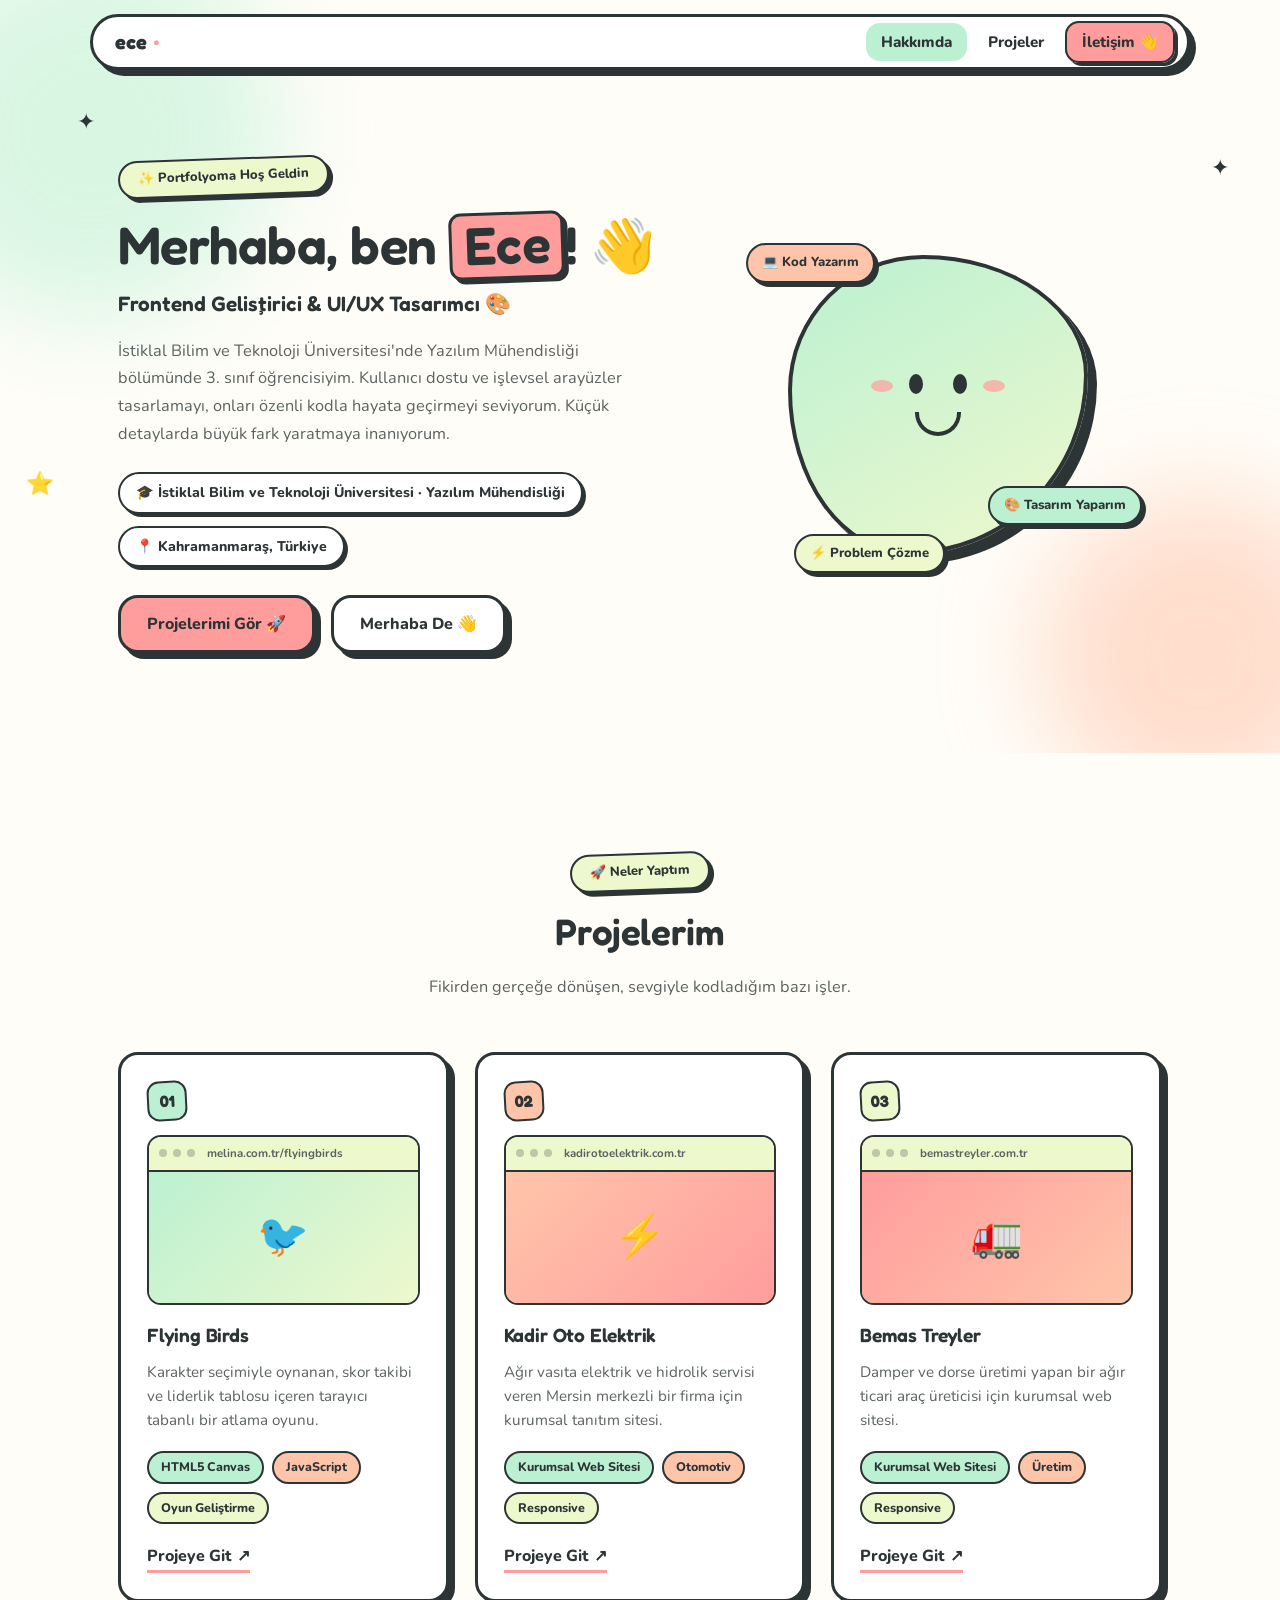
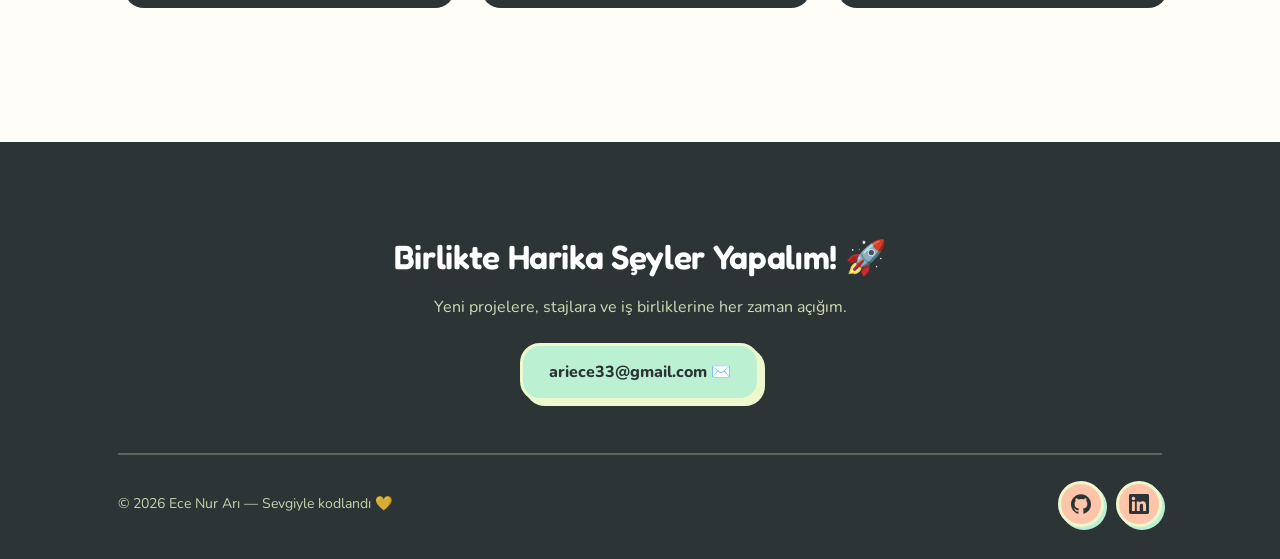
==== index.html @ 23169f62 "Remove Etkinlikler and Sertifikalar sections until real content exists No genuine events/certificati" ====
<!DOCTYPE html>
<html lang="tr">
<head>
<meta charset="UTF-8">
<script>document.documentElement.classList.add('js');</script>
<meta name="viewport" content="width=device-width, initial-scale=1.0">
<title>Ece Nur Arı | Frontend Geliştirici &amp; UI/UX Tasarımcı</title>
<meta name="description" content="Ece Nur Arı'nın renkli ve eğlenceli kişisel portfolyo sitesi: projeler ve iletişim bilgileri.">
<meta property="og:type" content="website">
<meta property="og:title" content="Ece Nur Arı | Frontend Geliştirici & UI/UX Tasarımcı">
<meta property="og:description" content="İstiklal Bilim ve Teknoloji Üniversitesi Yazılım Mühendisliği öğrencisi, frontend geliştirici ve UI/UX tasarımcısı Ece Nur Arı'nın kişisel portfolyosu.">
<meta name="theme-color" content="#FF9D9D">
<link rel="icon" href="data:image/svg+xml,%3Csvg xmlns='http://www.w3.org/2000/svg' viewBox='0 0 100 100'%3E%3Crect width='100' height='100' rx='28' fill='%23FF9D9D'/%3E%3Ctext y='.72em' x='.5em' text-anchor='middle' font-size='56' font-family='Arial,sans-serif' font-weight='800' fill='%232D3436'%3EE%3C/text%3E%3C/svg%3E">
<link rel="preconnect" href="https://fonts.googleapis.com">
<link rel="preconnect" href="https://fonts.gstatic.com" crossorigin>
<link href="https://fonts.googleapis.com/css2?family=Fredoka:wght@500;600;700&family=Nunito:wght@400;600;700;800;900&display=swap" rel="stylesheet">
<style>
  *, *::before, *::after { box-sizing: border-box; }
  html { scroll-behavior: smooth; -webkit-text-size-adjust: 100%; }
  @media (prefers-reduced-motion: reduce) { html { scroll-behavior: auto; } }
  body { margin: 0; }
  img, svg { display: block; max-width: 100%; }
  ul { list-style: none; margin: 0; padding: 0; }
  a { color: inherit; text-decoration: none; }
  button { font: inherit; color: inherit; background: none; border: 0; cursor: pointer; }
  h1, h2, h3, p { margin: 0; }

  :root {
    --coral: #FF9D9D;
    --peach: #FFC5AA;
    --cream: #EEF8CD;
    --mint: #BBF1D2;
    --dark: #2D3436;
    --muted: #5B6260;
    --bg: #FFFDF8;
    --white: #FFFFFF;
    --mint-wash: #EAFBF1;
    --peach-wash: #FFF2E9;

    --font-display: 'Fredoka', 'Nunito', sans-serif;
    --font-body: 'Nunito', -apple-system, BlinkMacSystemFont, 'Segoe UI', sans-serif;

    --radius-lg: 28px;
    --radius-md: 20px;
    --radius-sm: 14px;
    --shadow-sm: 4px 4px 0px var(--dark);
    --shadow-md: 6px 6px 0px var(--dark);
    --shadow-lg: 9px 9px 0px var(--dark);
    --bounce: cubic-bezier(.34, 1.56, .64, 1);
    --header-h: 88px;
  }

  body {
    background: var(--bg);
    color: var(--dark);
    font-family: var(--font-body);
    font-size: 16px;
    line-height: 1.5;
    overflow-x: hidden;
  }

  ::selection { background: var(--coral); color: var(--dark); }
  :focus-visible { outline: 3px solid var(--dark); outline-offset: 3px; border-radius: 6px; }
  ::-webkit-scrollbar { width: 12px; }
  ::-webkit-scrollbar-track { background: var(--cream); }
  ::-webkit-scrollbar-thumb { background: var(--coral); border: 2px solid var(--dark); border-radius: 999px; }

  .container { width: 100%; max-width: 1140px; margin-inline: auto; padding-inline: clamp(20px, 5vw, 48px); }
  section[id], footer[id] { scroll-margin-top: var(--header-h); }

  .skip-link {
    position: absolute; left: 16px; top: -80px; z-index: 1000;
    background: var(--coral); color: var(--dark); border: 3px solid var(--dark);
    padding: 10px 18px; border-radius: var(--radius-sm); font-weight: 800; font-family: var(--font-body);
    box-shadow: var(--shadow-sm); transition: top .25s var(--bounce);
  }
  .skip-link:focus { top: 16px; }

  h1, h2, h3 { font-family: var(--font-display); font-weight: 600; letter-spacing: -0.01em; }

  /* ---------- Buttons & chips ---------- */
  .btn {
    display: inline-flex; align-items: center; gap: 8px; font-family: var(--font-body);
    font-weight: 800; font-size: 1rem; padding: 14px 26px; border-radius: var(--radius-md);
    border: 3px solid var(--dark); box-shadow: var(--shadow-md); background: var(--white); color: var(--dark);
    transition: transform .2s var(--bounce), box-shadow .2s var(--bounce);
  }
  .btn:hover { transform: translate(-3px, -3px); box-shadow: var(--shadow-lg); }
  .btn:active { transform: translate(2px, 2px); box-shadow: 2px 2px 0px var(--dark); }
  .btn-coral { background: var(--coral); }
  .btn-mint { background: var(--mint); border-color: var(--cream); box-shadow: 5px 5px 0px var(--cream); }
  .btn-mint:hover { box-shadow: 8px 8px 0px var(--cream); }
  .btn-mint:active { box-shadow: 2px 2px 0px var(--cream); }

  .chip {
    display: inline-flex; align-items: center; gap: 6px; background: var(--cream);
    border: 2.5px solid var(--dark); border-radius: 999px; padding: 7px 18px;
    font-weight: 800; font-size: .82rem; transform: rotate(-2deg); box-shadow: var(--shadow-sm);
  }

  .card {
    background: var(--white); border: 3px solid var(--dark); border-radius: var(--radius-md);
    padding: 26px; box-shadow: var(--shadow-md);
    transition: transform .22s var(--bounce), box-shadow .22s var(--bounce);
  }
  .card:hover { transform: translate(-4px, -4px); box-shadow: var(--shadow-lg); }

  .link-arrow { display: inline-flex; align-items: center; gap: 6px; font-weight: 800; color: var(--dark); border-bottom: 3px solid var(--coral); padding-bottom: 2px; }
  .link-arrow span { transition: transform .2s ease; }
  .link-arrow:hover span { transform: translate(3px, -3px); }

  /* ---------- Header / Nav ---------- */
  .nav-float { position: fixed; inset: 0 0 auto 0; z-index: 100; display: flex; justify-content: center; padding: 14px 16px 0; }
  .navbar {
    position: relative; width: 100%; max-width: 1100px; display: flex; align-items: center; justify-content: space-between;
    gap: 16px; background: var(--white); border: 3px solid var(--dark); border-radius: var(--radius-lg);
    padding: 10px 12px 10px 22px; box-shadow: var(--shadow-md); transition: box-shadow .25s ease;
  }
  .navbar.scrolled { box-shadow: 3px 3px 0px var(--dark); }
  .brand { font-family: var(--font-display); font-size: 1.25rem; font-weight: 700; display: flex; align-items: center; gap: 6px; }
  .brand-dot { color: var(--coral); font-size: .7rem; }

  .nav-links { position: relative; display: flex; align-items: center; gap: 6px; }
  .nav-link { position: relative; font-weight: 800; font-size: .95rem; padding: 9px 15px; border-radius: 14px; transition: transform .2s var(--bounce), background .2s ease; }
  .nav-link:hover { background: var(--cream); transform: rotate(-2deg); }
  .nav-link[aria-current="true"] { background: var(--mint); }
  .nav-cta { background: var(--coral); border: 2.5px solid var(--dark); box-shadow: 3px 3px 0px var(--dark); }
  .nav-cta:hover { background: var(--coral); transform: translate(-2px, -2px) rotate(0deg); box-shadow: 5px 5px 0px var(--dark); }

  .menu-btn { display: none; width: 44px; height: 44px; border-radius: 50%; border: 2.5px solid var(--dark); flex-direction: column; align-items: center; justify-content: center; gap: 5px; flex-shrink: 0; }
  .menu-btn span { display: block; width: 20px; height: 3px; background: var(--dark); border-radius: 2px; transition: transform .25s var(--bounce), opacity .25s ease; }
  body.menu-open .menu-btn span:nth-child(1) { transform: translateY(8px) rotate(45deg); }
  body.menu-open .menu-btn span:nth-child(2) { opacity: 0; }
  body.menu-open .menu-btn span:nth-child(3) { transform: translateY(-8px) rotate(-45deg); }

  /* ---------- Hero ---------- */
  .hero { position: relative; padding-top: calc(var(--header-h) + clamp(36px, 7vw, 70px)); padding-bottom: clamp(60px, 9vw, 100px); overflow: hidden; }
  .blob { position: absolute; border-radius: 50%; filter: blur(50px); opacity: .55; z-index: -1; }
  .blob-mint { width: 380px; height: 380px; background: var(--mint); top: -60px; left: -100px; }
  .blob-coral { width: 320px; height: 320px; background: var(--peach); bottom: -60px; right: -80px; }
  .sparkle { position: absolute; font-size: 1.4rem; animation: twinkle 2.6s ease-in-out infinite; z-index: -1; }
  @keyframes twinkle { 0%, 100% { opacity: .35; transform: scale(.85); } 50% { opacity: 1; transform: scale(1.1); } }

  .hero-grid { display: grid; grid-template-columns: 1.1fr .9fr; gap: 48px; align-items: center; }
  .hero-text h1 { font-size: clamp(2.2rem, 4.6vw, 3.3rem); line-height: 1.15; margin: 16px 0 10px; }
  .highlight { display: inline-block; background: var(--coral); border: 3px solid var(--dark); border-radius: 12px; padding: 0px 12px; transform: rotate(-2deg); box-shadow: 4px 4px 0px var(--dark); }
  .wave { display: inline-block; animation: wave 2.2s ease-in-out infinite; transform-origin: 70% 70%; }
  @keyframes wave { 0%, 100% { transform: rotate(0deg); } 15% { transform: rotate(14deg); } 30% { transform: rotate(-8deg); } 45% { transform: rotate(14deg); } 60% { transform: rotate(0deg); } }
  .hero-role { font-family: var(--font-display); font-size: clamp(1.1rem, 2vw, 1.3rem); font-weight: 600; color: var(--dark); margin-bottom: 18px; }
  .hero-bio { font-size: 1.02rem; line-height: 1.7; color: var(--muted); max-width: 54ch; margin-bottom: 24px; }
  .hero-badges { display: flex; flex-wrap: wrap; gap: 12px; margin-bottom: 28px; }
  .badge { display: inline-flex; align-items: center; gap: 6px; background: var(--white); border: 2.5px solid var(--dark); border-radius: 999px; padding: 8px 16px; font-weight: 800; font-size: .88rem; box-shadow: 3px 3px 0px var(--dark); }
  .hero-actions { display: flex; flex-wrap: wrap; gap: 16px; }

  .hero-visual { display: flex; align-items: center; justify-content: center; }
  .avatar-wrap { position: relative; width: min(300px, 76vw); aspect-ratio: 1; }
  .avatar-card {
    position: relative; width: 100%; height: 100%; display: grid; place-items: center;
    background: linear-gradient(150deg, var(--mint), var(--cream)); border: 4px solid var(--dark);
    border-radius: 45% 55% 60% 40% / 45% 40% 60% 55%; box-shadow: var(--shadow-lg);
    animation: blobMorph 9s ease-in-out infinite;
  }
  @keyframes blobMorph {
    0%, 100% { border-radius: 45% 55% 60% 40% / 45% 40% 60% 55%; }
    50% { border-radius: 58% 42% 46% 54% / 54% 58% 42% 46%; }
  }
  .avatar-face { display: flex; flex-direction: column; align-items: center; gap: 20px; }
  .avatar-eyes { display: flex; gap: 30px; }
  .avatar-eyes span { width: 14px; height: 20px; background: var(--dark); border-radius: 50%; }
  .avatar-cheeks { display: flex; gap: 90px; margin-top: -34px; }
  .avatar-cheeks span { width: 22px; height: 12px; background: var(--coral); border-radius: 50%; opacity: .7; }
  .avatar-smile { width: 46px; height: 24px; border: 4px solid var(--dark); border-top: none; border-radius: 0 0 46px 46px; }
  .sticker {
    position: absolute; background: var(--white); border: 2.5px solid var(--dark); border-radius: 999px;
    padding: 8px 14px; font-family: var(--font-body); font-weight: 800; font-size: .82rem; box-shadow: var(--shadow-sm);
    white-space: nowrap;
  }
  .sticker-1 { top: -4%; left: -14%; background: var(--peach); animation: float1 4s ease-in-out infinite; }
  .sticker-2 { bottom: 10%; right: -18%; background: var(--mint); animation: float2 4.6s ease-in-out infinite .3s; }
  .sticker-3 { bottom: -6%; left: 2%; background: var(--cream); animation: float3 5.2s ease-in-out infinite .6s; }
  @keyframes float1 { 0%, 100% { transform: rotate(-8deg) translateY(0); } 50% { transform: rotate(-8deg) translateY(-10px); } }
  @keyframes float2 { 0%, 100% { transform: rotate(6deg) translateY(0); } 50% { transform: rotate(6deg) translateY(-9px); } }
  @keyframes float3 { 0%, 100% { transform: rotate(-4deg) translateY(0); } 50% { transform: rotate(-4deg) translateY(-8px); } }

  /* ---------- Sections ---------- */
  .section { padding-block: clamp(60px, 9vw, 100px); position: relative; }
  .section-wash-mint { background: var(--mint-wash); }
  .section-wash-peach { background: var(--peach-wash); }
  .section-head { max-width: 620px; margin: 0 auto 52px; text-align: center; display: flex; flex-direction: column; align-items: center; gap: 14px; }
  .section-head h2 { font-size: clamp(1.8rem, 3.8vw, 2.3rem); }
  .section-head p { color: var(--muted); font-size: 1.02rem; line-height: 1.6; }

  .projects-grid, .certs-grid { display: grid; grid-template-columns: repeat(auto-fit, minmax(290px, 1fr)); gap: 26px; }
  .card-num {
    display: inline-flex; align-items: center; justify-content: center; width: 40px; height: 40px;
    font-family: var(--font-display); font-weight: 700; border: 2.5px solid var(--dark); border-radius: 12px;
    margin-bottom: 14px; transform: rotate(-3deg);
  }
  .projects-grid .card:nth-child(4n+1) .card-num { background: var(--mint); }
  .projects-grid .card:nth-child(4n+2) .card-num { background: var(--peach); }
  .projects-grid .card:nth-child(4n+3) .card-num { background: var(--cream); }
  .projects-grid .card:nth-child(4n+4) .card-num { background: var(--coral); }
  .project-card h3 { font-size: 1.2rem; margin-bottom: 10px; }
  .project-card p { color: var(--muted); font-size: .95rem; line-height: 1.6; margin-bottom: 18px; }
  .tags { display: flex; flex-wrap: wrap; gap: 8px; margin-bottom: 20px; }
  .tags li { font-size: .78rem; font-weight: 800; border: 2px solid var(--dark); padding: 5px 12px; border-radius: 999px; }
  .tags li:nth-child(4n+1) { background: var(--mint); }
  .tags li:nth-child(4n+2) { background: var(--peach); }
  .tags li:nth-child(4n+3) { background: var(--cream); }
  .tags li:nth-child(4n+4) { background: var(--coral); }

  /* Live screenshot preview (Microlink's public embed endpoint) with a skeleton
     loading state; falls back to a CSS browser-chrome mockup if the request
     ever fails or is blocked (see .is-failed rules below). */
  .project-mockup { position: relative; aspect-ratio: 16 / 10; border: 2.5px solid var(--dark); border-radius: 14px; overflow: hidden; margin-bottom: 16px; background: var(--cream); }
  .mockup-skeleton { position: absolute; inset: 0; background: linear-gradient(90deg, var(--cream) 25%, var(--white) 50%, var(--cream) 75%); background-size: 200% 100%; animation: shimmer 1.4s ease-in-out infinite; }
  @keyframes shimmer { to { background-position: -200% 0; } }
  .mockup-shot { position: absolute; inset: 0; width: 100%; height: 100%; object-fit: cover; object-position: top center; opacity: 0; transition: opacity .4s ease; }
  .mockup-fallback { position: absolute; inset: 0; display: none; flex-direction: column; }
  .mockup-bar { display: flex; align-items: center; gap: 6px; padding: 8px 10px; background: var(--cream); border-bottom: 2.5px solid var(--dark); flex-shrink: 0; }
  .mockup-bar span:not(.mockup-url) { width: 8px; height: 8px; border-radius: 50%; background: var(--dark); opacity: .25; flex-shrink: 0; }
  .mockup-url { margin-left: 6px; font-size: .72rem; font-weight: 700; color: var(--muted); white-space: nowrap; overflow: hidden; text-overflow: ellipsis; }
  .mockup-body { flex: 1; display: grid; place-items: center; font-size: 2.6rem; }
  .mockup-flyingbirds { background: linear-gradient(135deg, var(--mint), var(--cream)); }
  .mockup-otoelektrik { background: linear-gradient(135deg, var(--peach), var(--coral)); }
  .mockup-treyler { background: linear-gradient(135deg, var(--coral), var(--peach)); }

  .project-mockup.is-loaded .mockup-skeleton { display: none; }
  .project-mockup.is-loaded .mockup-shot { opacity: 1; }
  .project-mockup.is-failed .mockup-skeleton,
  .project-mockup.is-failed .mockup-shot { display: none; }
  .project-mockup.is-failed .mockup-fallback { display: flex; }

  /* ---------- Timeline ---------- */
  .timeline { max-width: 680px; margin: 0 auto; padding-left: 8px; }
  .timeline-item { position: relative; margin-left: 26px; padding-left: 54px; border-left: 3px solid var(--dark); padding-bottom: 44px; }
  .timeline-item:last-child { border-left-color: transparent; padding-bottom: 0; }
  .timeline-node {
    position: absolute; left: -25px; top: -2px; width: 48px; height: 48px; display: grid; place-items: center;
    font-size: 1.3rem; background: var(--white); border: 3px solid var(--dark); border-radius: 50%; box-shadow: var(--shadow-sm);
  }
  .timeline-card { background: var(--white); border: 3px solid var(--dark); border-radius: var(--radius-md); padding: 20px 22px; box-shadow: var(--shadow-sm); transition: transform .2s var(--bounce), box-shadow .2s var(--bounce); }
  .timeline-card:hover { transform: translate(-3px, -3px); box-shadow: var(--shadow-md); }
  .timeline-date { display: inline-block; background: var(--cream); border: 2px solid var(--dark); border-radius: 999px; padding: 4px 14px; font-size: .76rem; font-weight: 800; margin-bottom: 10px; }
  .timeline-card h3 { font-size: 1.08rem; margin-bottom: 4px; }
  .timeline-role { font-size: .86rem; font-weight: 800; color: var(--muted); margin-bottom: 10px; }
  .timeline-card p:last-child { color: var(--muted); font-size: .92rem; line-height: 1.6; }

  /* ---------- Certifications ---------- */
  .cert-badge { width: 52px; height: 52px; border-radius: 50%; border: 3px solid var(--dark); display: grid; place-items: center; font-size: 1.5rem; margin-bottom: 16px; box-shadow: 3px 3px 0px var(--dark); }
  .certs-grid .card:nth-child(4n+1) .cert-badge { background: var(--mint); }
  .certs-grid .card:nth-child(4n+2) .cert-badge { background: var(--peach); }
  .certs-grid .card:nth-child(4n+3) .cert-badge { background: var(--cream); }
  .certs-grid .card:nth-child(4n+4) .cert-badge { background: var(--coral); }
  .cert-card h3 { font-size: 1rem; line-height: 1.4; margin-bottom: 10px; }
  .cert-issuer { font-size: .9rem; font-weight: 700; color: var(--dark); margin-bottom: 2px; }
  .cert-date { font-size: .8rem; color: var(--muted); margin-bottom: 16px; }

  /* ---------- Footer ---------- */
  .footer { background: var(--dark); color: var(--cream); padding-block: clamp(56px, 8vw, 90px) 32px; margin-top: 40px; }
  .footer-cta { text-align: center; max-width: 560px; margin: 0 auto 52px; }
  .footer-cta h2 { color: var(--white); font-size: clamp(1.6rem, 4vw, 2.1rem); margin-bottom: 12px; }
  .footer-cta p { color: var(--cream); opacity: .85; margin-bottom: 24px; }
  .footer-bottom { display: flex; flex-wrap: wrap; align-items: center; justify-content: space-between; gap: 20px; padding-top: 26px; border-top: 2px solid rgba(238,248,205,.25); }
  .footer-bottom p { font-size: .88rem; opacity: .8; }
  .social-links { display: flex; gap: 12px; }
  .social-links a { width: 46px; height: 46px; display: grid; place-items: center; border-radius: 50%; background: var(--peach); border: 3px solid var(--cream); box-shadow: 3px 3px 0px var(--mint); transition: transform .2s var(--bounce), box-shadow .2s var(--bounce); }
  .social-links a:hover { transform: translate(-2px, -2px) rotate(-6deg); box-shadow: 5px 5px 0px var(--mint); }
  .social-links svg { width: 20px; height: 20px; color: var(--dark); }

  .back-to-top {
    position: fixed; right: 22px; bottom: 22px; width: 50px; height: 50px; border-radius: 50%;
    background: var(--coral); border: 3px solid var(--dark); display: grid; place-items: center; z-index: 90;
    box-shadow: var(--shadow-sm); opacity: 0; visibility: hidden; transform: translateY(10px) scale(.9);
    transition: opacity .25s ease, transform .25s var(--bounce), box-shadow .2s ease, visibility .25s ease;
  }
  .back-to-top.visible { opacity: 1; visibility: visible; transform: translateY(0) scale(1); }
  .back-to-top:hover { box-shadow: var(--shadow-md); transform: translate(-2px, -2px) scale(1); }
  .back-to-top svg { width: 22px; height: 22px; }

  .js .reveal { opacity: 0; transform: translateY(26px); transition: opacity .6s var(--bounce), transform .6s var(--bounce); }
  .js .reveal.visible { opacity: 1; transform: translateY(0); }

  /* ---------- Responsive ---------- */
  @media (max-width: 860px) {
    .hero-grid { grid-template-columns: 1fr; text-align: center; }
    .hero-visual { order: -1; margin-bottom: 12px; }
    .hero-badges, .hero-actions { justify-content: center; }
    .hero-bio { margin-inline: auto; }

    .menu-btn { display: flex; }
    .nav-links {
      position: absolute; top: calc(100% + 10px); left: 0; right: 0; flex-direction: column; align-items: stretch;
      gap: 8px; background: var(--white); border: 3px solid var(--dark); border-radius: var(--radius-md);
      padding: 14px; box-shadow: var(--shadow-md); max-height: 0; overflow: hidden; opacity: 0; pointer-events: none;
      transition: max-height .3s var(--bounce), opacity .2s ease;
    }
    .js .nav-links.nav-open { max-height: 420px; opacity: 1; pointer-events: auto; }
    .nav-link, .nav-cta { width: 100%; text-align: center; }
    .nav-cta { margin-top: 4px; }
  }

  @media (max-width: 600px) {
    :root { --header-h: 78px; }
    .hero-actions { flex-direction: column; align-items: stretch; }
    .btn { width: 100%; justify-content: center; }
    .footer-bottom { flex-direction: column; text-align: center; }
    .back-to-top { right: 14px; bottom: 14px; }
    .sticker { font-size: .74rem; padding: 6px 11px; }
  }

  @media (prefers-reduced-motion: reduce) {
    *, *::before, *::after {
      animation-duration: .001ms !important; animation-iteration-count: 1 !important;
      transition-duration: .001ms !important; scroll-behavior: auto !important;
    }
  }
</style>
</head>
<body>
<a href="#hakkimda" class="skip-link">İçeriğe geç</a>

<div class="nav-float">
  <nav class="navbar" id="navbar" aria-label="Ana gezinme">
    <a href="#hakkimda" class="brand">ece <span class="brand-dot">●</span></a>
    <ul class="nav-links" id="navLinks">
      <li><a href="#hakkimda" class="nav-link">Hakkımda</a></li>
      <li><a href="#projeler" class="nav-link">Projeler</a></li>
      <li><a href="#iletisim" class="nav-link nav-cta">İletişim 👋</a></li>
    </ul>
    <button class="menu-btn" id="menuBtn" type="button" aria-label="Menüyü aç" aria-controls="navLinks" aria-expanded="false">
      <span></span><span></span><span></span>
    </button>
  </nav>
</div>

<main>
  <section id="hakkimda" class="hero">
    <div class="blob blob-mint" aria-hidden="true"></div>
    <div class="blob blob-coral" aria-hidden="true"></div>
    <span class="sparkle" style="top:14%;left:6%;" aria-hidden="true">✦</span>
    <span class="sparkle" style="top:62%;left:2%;animation-delay:.8s;" aria-hidden="true">⭐</span>
    <span class="sparkle" style="top:20%;right:4%;animation-delay:1.4s;" aria-hidden="true">✦</span>
    <div class="container hero-grid">
      <div class="hero-text reveal">
        <span class="chip">✨ Portfolyoma Hoş Geldin</span>
        <h1>Merhaba, ben <span class="highlight">Ece</span>! <span class="wave">👋</span></h1>
        <p class="hero-role">Frontend Geliştirici &amp; UI/UX Tasarımcı 🎨</p>
        <p class="hero-bio">İstiklal Bilim ve Teknoloji Üniversitesi'nde Yazılım Mühendisliği bölümünde 3. sınıf öğrencisiyim. Kullanıcı dostu ve işlevsel arayüzler tasarlamayı, onları özenli kodla hayata geçirmeyi seviyorum. Küçük detaylarda büyük fark yaratmaya inanıyorum.</p>
        <div class="hero-badges">
          <span class="badge">🎓 İstiklal Bilim ve Teknoloji Üniversitesi · Yazılım Mühendisliği</span>
          <span class="badge">📍 Kahramanmaraş, Türkiye</span>
        </div>
        <div class="hero-actions">
          <a href="#projeler" class="btn btn-coral">Projelerimi Gör 🚀</a>
          <a href="#iletisim" class="btn">Merhaba De 👋</a>
        </div>
      </div>
      <div class="hero-visual reveal">
        <div class="avatar-wrap">
          <div class="avatar-card">
            <div class="avatar-face" aria-hidden="true">
              <div class="avatar-eyes"><span></span><span></span></div>
              <div class="avatar-cheeks"><span></span><span></span></div>
              <div class="avatar-smile"></div>
            </div>
          </div>
          <span class="sticker sticker-1" aria-hidden="true">💻 Kod Yazarım</span>
          <span class="sticker sticker-2" aria-hidden="true">🎨 Tasarım Yaparım</span>
          <span class="sticker sticker-3" aria-hidden="true">⚡ Problem Çözme</span>
        </div>
      </div>
    </div>
  </section>

  <section id="projeler" class="section">
    <div class="container">
      <div class="section-head reveal">
        <span class="chip">🚀 Neler Yaptım</span>
        <h2>Projelerim</h2>
        <p>Fikirden gerçeğe dönüşen, sevgiyle kodladığım bazı işler.</p>
      </div>
      <div class="projects-grid">
        <article class="card project-card reveal">
          <span class="card-num">01</span>
          <div class="project-mockup">
            <div class="mockup-skeleton" aria-hidden="true"></div>
            <img class="mockup-shot" src="https://api.microlink.io/?url=https%3A%2F%2Fmelina.com.tr%2Fflyingbirds%2F&screenshot=true&meta=false&embed=screenshot.url" alt="Flying Birds oyununun önizleme görüntüsü" width="1280" height="800" loading="lazy" decoding="async">
            <div class="mockup-fallback" aria-hidden="true">
              <div class="mockup-bar"><span></span><span></span><span></span><span class="mockup-url">melina.com.tr/flyingbirds</span></div>
              <div class="mockup-body mockup-flyingbirds">🐦</div>
            </div>
          </div>
          <h3>Flying Birds</h3>
          <p>Karakter seçimiyle oynanan, skor takibi ve liderlik tablosu içeren tarayıcı tabanlı bir atlama oyunu.</p>
          <ul class="tags"><li>HTML5 Canvas</li><li>JavaScript</li><li>Oyun Geliştirme</li></ul>
          <a href="https://melina.com.tr/flyingbirds/" target="_blank" rel="noopener noreferrer" class="link-arrow">Projeye Git <span>↗</span></a>
        </article>
        <article class="card project-card reveal">
          <span class="card-num">02</span>
          <div class="project-mockup">
            <div class="mockup-skeleton" aria-hidden="true"></div>
            <img class="mockup-shot" src="https://api.microlink.io/?url=https%3A%2F%2Fkadirotoelektrik.com.tr%2F&screenshot=true&meta=false&embed=screenshot.url" alt="Kadir Oto Elektrik web sitesinin önizleme görüntüsü" width="1280" height="800" loading="lazy" decoding="async">
            <div class="mockup-fallback" aria-hidden="true">
              <div class="mockup-bar"><span></span><span></span><span></span><span class="mockup-url">kadirotoelektrik.com.tr</span></div>
              <div class="mockup-body mockup-otoelektrik">⚡</div>
            </div>
          </div>
          <h3>Kadir Oto Elektrik</h3>
          <p>Ağır vasıta elektrik ve hidrolik servisi veren Mersin merkezli bir firma için kurumsal tanıtım sitesi.</p>
          <ul class="tags"><li>Kurumsal Web Sitesi</li><li>Otomotiv</li><li>Responsive</li></ul>
          <a href="https://kadirotoelektrik.com.tr/" target="_blank" rel="noopener noreferrer" class="link-arrow">Projeye Git <span>↗</span></a>
        </article>
        <article class="card project-card reveal">
          <span class="card-num">03</span>
          <div class="project-mockup">
            <div class="mockup-skeleton" aria-hidden="true"></div>
            <img class="mockup-shot" src="https://api.microlink.io/?url=https%3A%2F%2Fwww.bemastreyler.com.tr%2F&screenshot=true&meta=false&embed=screenshot.url" alt="Bemas Treyler web sitesinin önizleme görüntüsü" width="1280" height="800" loading="lazy" decoding="async">
            <div class="mockup-fallback" aria-hidden="true">
              <div class="mockup-bar"><span></span><span></span><span></span><span class="mockup-url">bemastreyler.com.tr</span></div>
              <div class="mockup-body mockup-treyler">🚛</div>
            </div>
          </div>
          <h3>Bemas Treyler</h3>
          <p>Damper ve dorse üretimi yapan bir ağır ticari araç üreticisi için kurumsal web sitesi.</p>
          <ul class="tags"><li>Kurumsal Web Sitesi</li><li>Üretim</li><li>Responsive</li></ul>
          <a href="https://www.bemastreyler.com.tr/" target="_blank" rel="noopener noreferrer" class="link-arrow">Projeye Git <span>↗</span></a>
        </article>
      </div>
    </div>
  </section>
</main>

<footer class="footer" id="iletisim">
  <div class="container">
    <div class="footer-cta reveal">
      <h2>Birlikte Harika Şeyler Yapalım! 🚀</h2>
      <p>Yeni projelere, stajlara ve iş birliklerine her zaman açığım.</p>
      <a href="mailto:ariece33@gmail.com" class="btn btn-mint">ariece33@gmail.com ✉️</a>
    </div>
    <div class="footer-bottom">
      <p>© <span id="year"></span> Ece Nur Arı — Sevgiyle kodlandı 💛</p>
      <div class="social-links">
        <a href="https://github.com/ece00nur" target="_blank" rel="noopener noreferrer" aria-label="GitHub profili">
          <svg viewBox="0 0 24 24" fill="currentColor" aria-hidden="true"><path d="M12 .297c-6.63 0-12 5.373-12 12 0 5.303 3.438 9.8 8.205 11.385.6.113.82-.258.82-.577 0-.285-.01-1.04-.015-2.04-3.338.724-4.042-1.61-4.042-1.61-.546-1.387-1.333-1.756-1.333-1.756-1.089-.744.084-.729.084-.729 1.205.084 1.838 1.236 1.838 1.236 1.07 1.835 2.809 1.305 3.495.998.108-.776.417-1.305.76-1.605-2.665-.3-5.466-1.332-5.466-5.93 0-1.31.465-2.38 1.235-3.22-.135-.303-.54-1.523.105-3.176 0 0 1.005-.322 3.3 1.23a11.5 11.5 0 0 1 3-.405c1.02.005 2.045.138 3 .405 2.28-1.552 3.285-1.23 3.285-1.23.645 1.653.24 2.873.12 3.176.765.84 1.23 1.91 1.23 3.22 0 4.61-2.805 5.625-5.475 5.92.42.36.81 1.096.81 2.22 0 1.606-.015 2.896-.015 3.286 0 .315.21.69.825.57C20.565 22.092 24 17.592 24 12.297c0-6.627-5.373-12-12-12"></path></svg>
        </a>
        <a href="https://www.linkedin.com/in/ece-nur-ar%C4%B1-907638343/" target="_blank" rel="noopener noreferrer" aria-label="LinkedIn profili">
          <svg viewBox="0 0 24 24" fill="currentColor" aria-hidden="true"><path d="M20.447 20.452h-3.554v-5.569c0-1.328-.027-3.037-1.852-3.037-1.853 0-2.136 1.445-2.136 2.939v5.667H9.351V9h3.414v1.561h.046c.477-.9 1.637-1.85 3.37-1.85 3.601 0 4.267 2.37 4.267 5.455v6.286zM5.337 7.433c-1.144 0-2.063-.926-2.063-2.065 0-1.138.92-2.063 2.063-2.063 1.14 0 2.064.925 2.064 2.063 0 1.139-.925 2.065-2.064 2.065zm1.782 13.019H3.555V9h3.564v11.452zM22.225 0H1.771C.792 0 0 .774 0 1.729v20.542C0 23.227.792 24 1.771 24h20.451C23.2 24 24 23.227 24 22.271V1.729C24 .774 23.2 0 22.222 0h.003z"></path></svg>
        </a>
      </div>
    </div>
  </div>
</footer>

<button class="back-to-top" id="backToTop" type="button" aria-label="Sayfa başına dön">
  <svg viewBox="0 0 24 24" fill="none" stroke="currentColor" stroke-width="3" stroke-linecap="round" stroke-linejoin="round" aria-hidden="true"><path d="m18 15-6-6-6 6"></path></svg>
</button>

<script>
(function () {
  var navbar = document.getElementById('navbar');
  var menuBtn = document.getElementById('menuBtn');
  var navLinksEl = document.getElementById('navLinks');
  var backToTop = document.getElementById('backToTop');
  var yearEl = document.getElementById('year');
  var scrollLinks = document.querySelectorAll('a[href^="#"]');
  var navLinks = document.querySelectorAll('.nav-link');
  var reduceMotion = window.matchMedia('(prefers-reduced-motion: reduce)').matches;

  menuBtn.addEventListener('click', function () {
    var isOpen = document.body.classList.toggle('menu-open');
    navLinksEl.classList.toggle('nav-open', isOpen);
    menuBtn.setAttribute('aria-expanded', String(isOpen));
    menuBtn.setAttribute('aria-label', isOpen ? 'Menüyü kapat' : 'Menüyü aç');
  });

  scrollLinks.forEach(function (link) {
    link.addEventListener('click', function (e) {
      var targetId = link.getAttribute('href');
      if (!targetId || targetId.length < 2) return;
      var target = document.querySelector(targetId);
      if (!target) return;
      e.preventDefault();
      document.body.classList.remove('menu-open');
      navLinksEl.classList.remove('nav-open');
      menuBtn.setAttribute('aria-expanded', 'false');
      target.scrollIntoView({ behavior: reduceMotion ? 'auto' : 'smooth', block: 'start' });
      history.pushState(null, '', targetId);
    });
  });

  window.addEventListener('scroll', function () {
    navbar.classList.toggle('scrolled', window.scrollY > 10);
    backToTop.classList.toggle('visible', window.scrollY > 500);
  }, { passive: true });

  var navMap = {};
  navLinks.forEach(function (link) { navMap[link.getAttribute('href')] = link; });

  var sections = document.querySelectorAll('main section[id], footer[id]');
  var sectionObserver = new IntersectionObserver(function (entries) {
    entries.forEach(function (entry) {
      if (entry.isIntersecting) {
        navLinks.forEach(function (l) { l.removeAttribute('aria-current'); });
        var link = navMap['#' + entry.target.id];
        if (link) link.setAttribute('aria-current', 'true');
      }
    });
  }, { rootMargin: '-45% 0px -50% 0px' });
  sections.forEach(function (s) { sectionObserver.observe(s); });

  var revealEls = document.querySelectorAll('.reveal');
  var revealObserver = new IntersectionObserver(function (entries, obs) {
    entries.forEach(function (entry) {
      if (entry.isIntersecting) {
        entry.target.classList.add('visible');
        obs.unobserve(entry.target);
      }
    });
  }, { threshold: 0.15 });
  revealEls.forEach(function (el) { revealObserver.observe(el); });

  // Live screenshot previews: reveal the real <img> once it loads, or swap
  // in the CSS mockup fallback if the screenshot API errors/times out/blocks.
  document.querySelectorAll('.project-mockup').forEach(function (mockup) {
    var shot = mockup.querySelector('.mockup-shot');
    if (!shot) return;
    // "settled" makes load/error/timeout mutually exclusive — whichever
    // fires first wins permanently, so a late load event after a timeout
    // fallback can't re-flip the card back (and vice versa).
    var settled = false;
    var markLoaded = function () { if (settled) return; settled = true; mockup.classList.add('is-loaded'); };
    var markFailed = function () { if (settled) return; settled = true; mockup.classList.add('is-failed'); };
    shot.addEventListener('load', markLoaded);
    shot.addEventListener('error', markFailed);
    if (shot.complete) {
      shot.naturalWidth > 0 ? markLoaded() : markFailed();
    } else {
      // Screenshot APIs can be slow to generate on a cold cache — don't leave
      // the skeleton spinning forever if nothing arrives in a reasonable time.
      setTimeout(markFailed, 9000);
    }
  });

  backToTop.addEventListener('click', function () {
    window.scrollTo({ top: 0, behavior: reduceMotion ? 'auto' : 'smooth' });
  });

  if (yearEl) yearEl.textContent = new Date().getFullYear();
})();
</script>
</body>
</html>
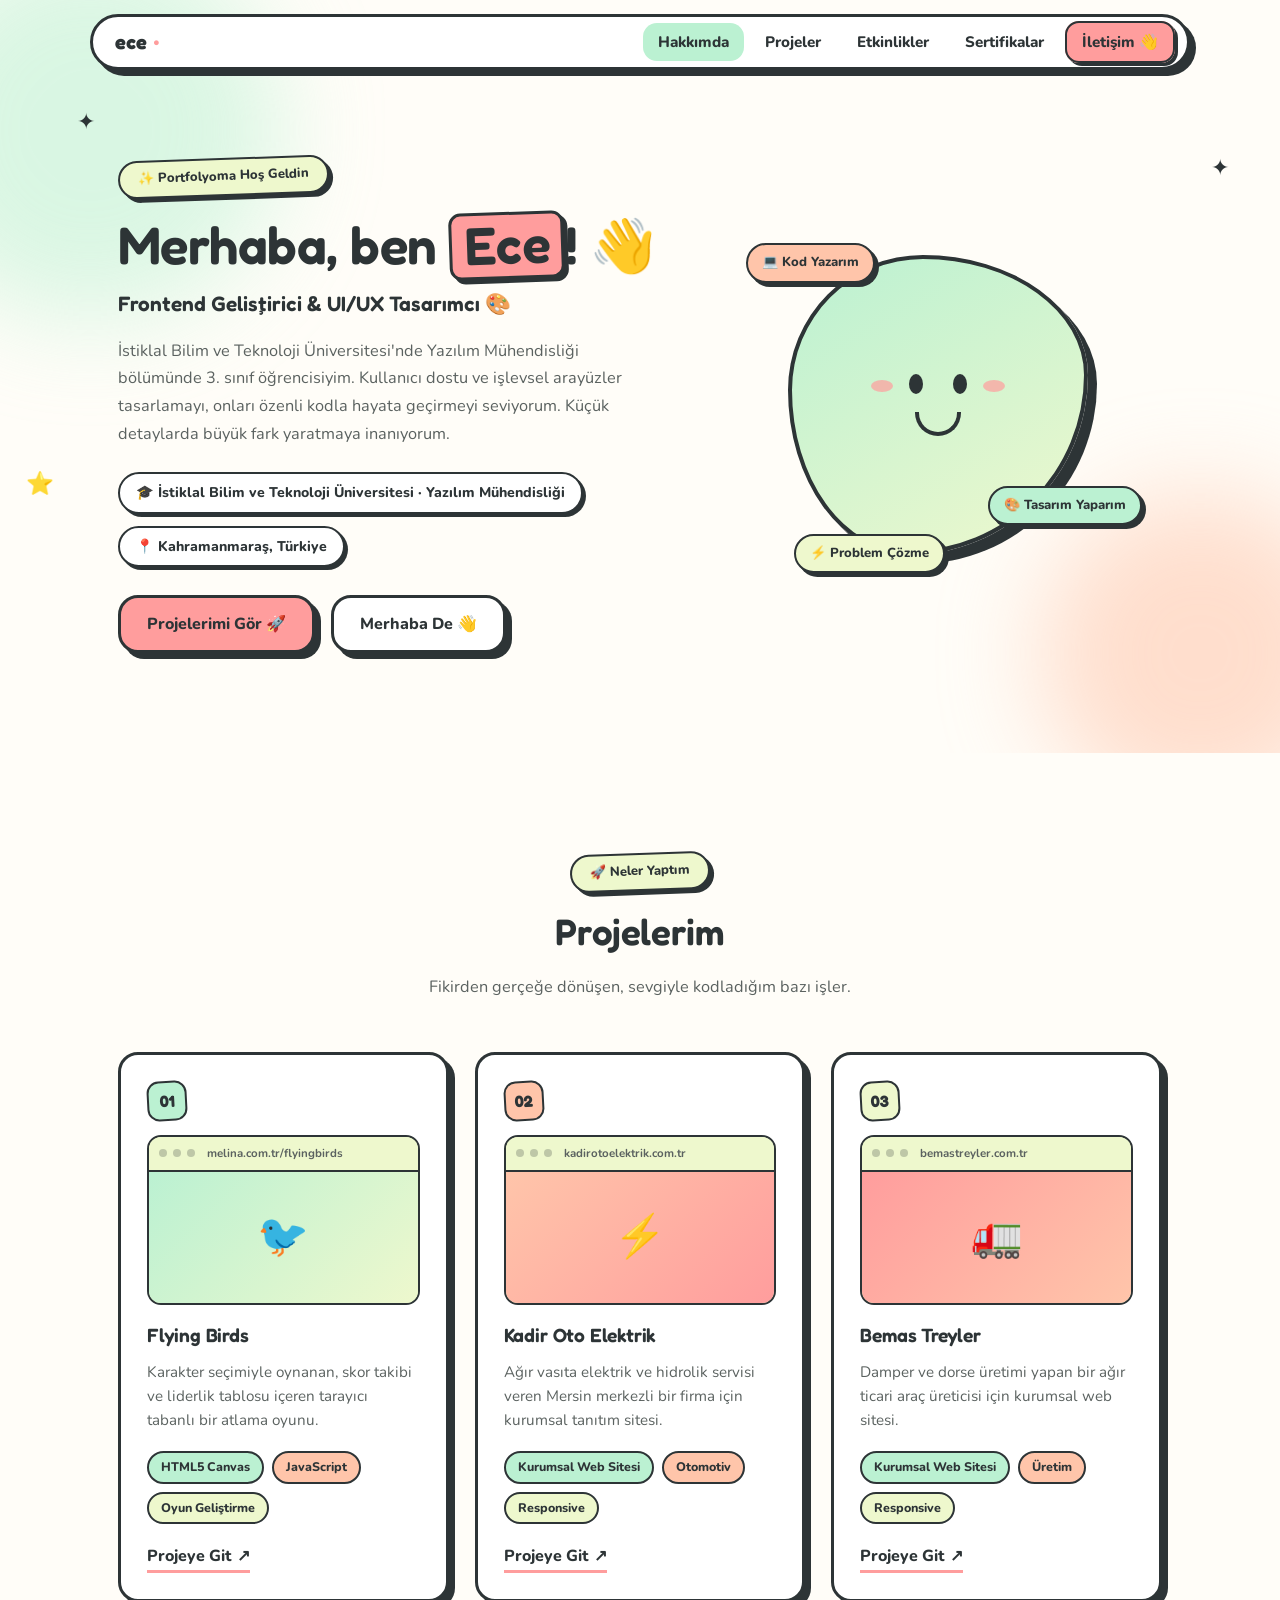
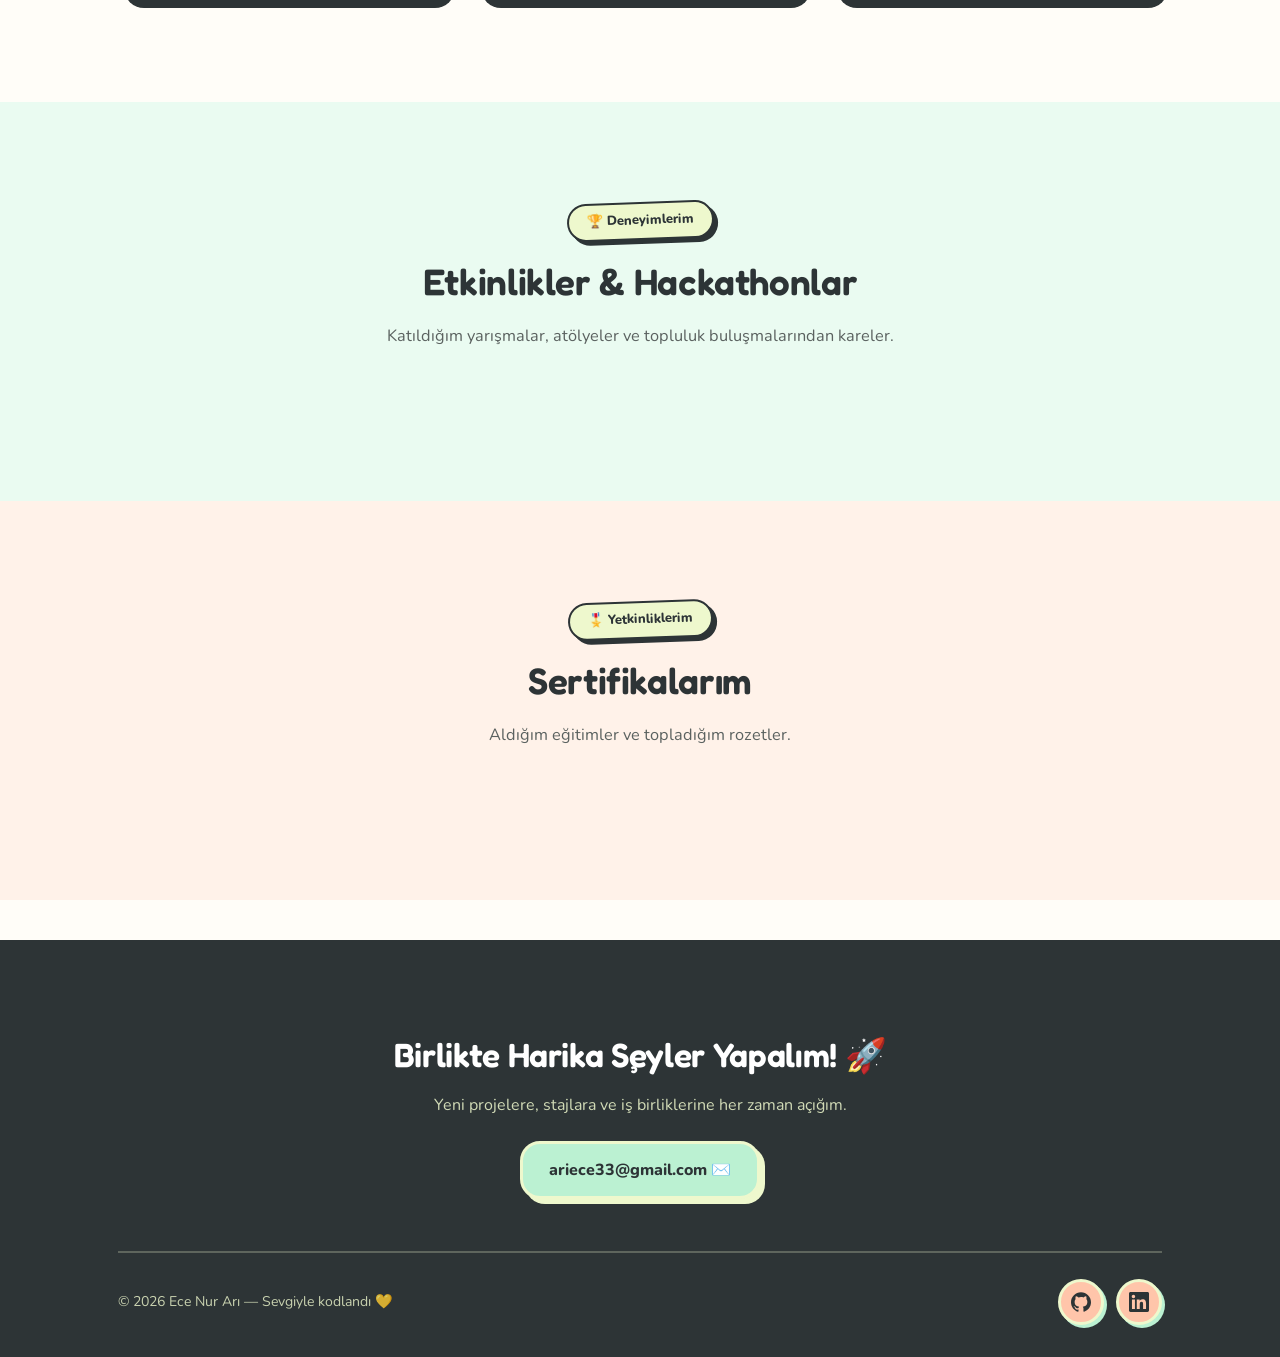
==== commit c201adf0: "Restore Etkinlikler and Sertifikalar section shells, keep content empty Keep the section boxes (head" ====
--- a/index.html
+++ b/index.html
@@ -326,6 +326,8 @@
     <ul class="nav-links" id="navLinks">
       <li><a href="#hakkimda" class="nav-link">Hakkımda</a></li>
       <li><a href="#projeler" class="nav-link">Projeler</a></li>
+      <li><a href="#etkinlikler" class="nav-link">Etkinlikler</a></li>
+      <li><a href="#sertifikalar" class="nav-link">Sertifikalar</a></li>
       <li><a href="#iletisim" class="nav-link nav-cta">İletişim 👋</a></li>
     </ul>
     <button class="menu-btn" id="menuBtn" type="button" aria-label="Menüyü aç" aria-controls="navLinks" aria-expanded="false">
@@ -429,6 +431,28 @@
       </div>
     </div>
   </section>
+
+  <section id="etkinlikler" class="section section-wash-mint">
+    <div class="container">
+      <div class="section-head reveal">
+        <span class="chip">🏆 Deneyimlerim</span>
+        <h2>Etkinlikler &amp; Hackathonlar</h2>
+        <p>Katıldığım yarışmalar, atölyeler ve topluluk buluşmalarından kareler.</p>
+      </div>
+      <div class="timeline"></div>
+    </div>
+  </section>
+
+  <section id="sertifikalar" class="section section-wash-peach">
+    <div class="container">
+      <div class="section-head reveal">
+        <span class="chip">🎖️ Yetkinliklerim</span>
+        <h2>Sertifikalarım</h2>
+        <p>Aldığım eğitimler ve topladığım rozetler.</p>
+      </div>
+      <div class="certs-grid"></div>
+    </div>
+  </section>
 </main>
 
 <footer class="footer" id="iletisim">
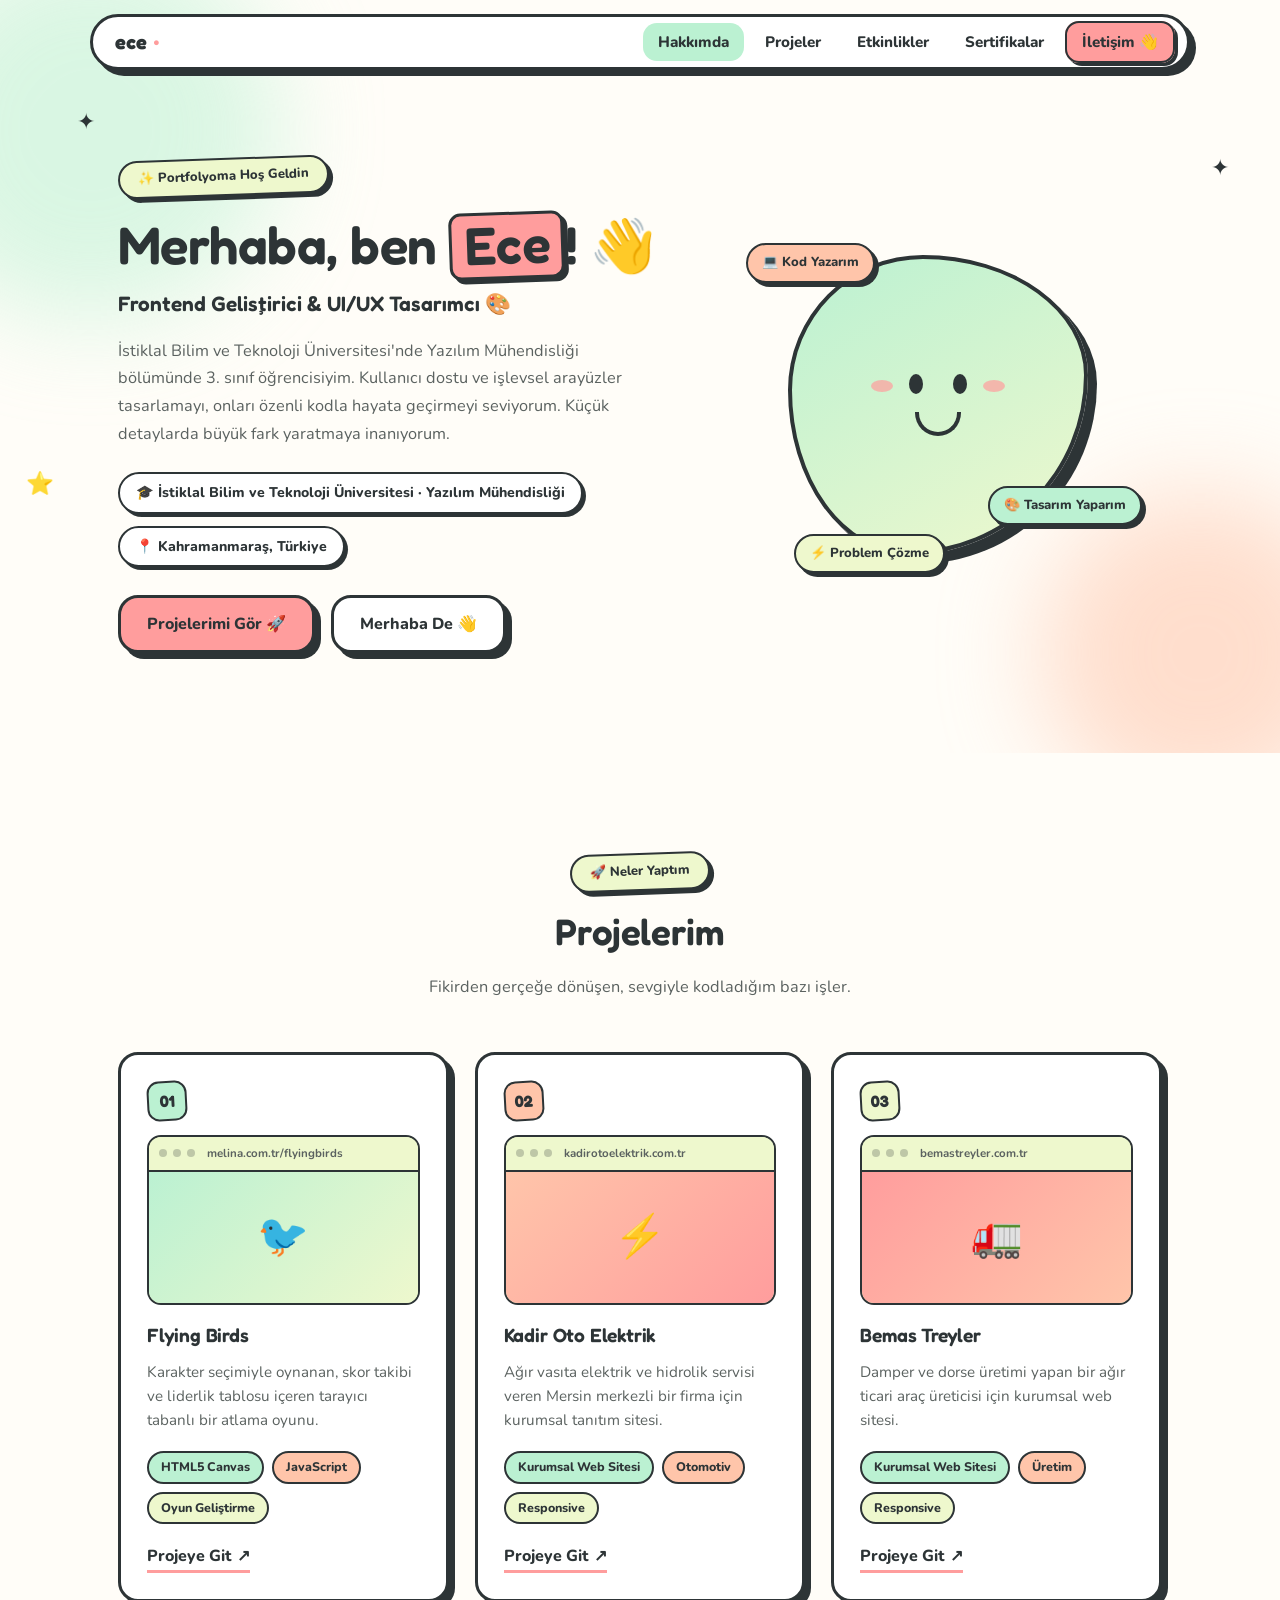
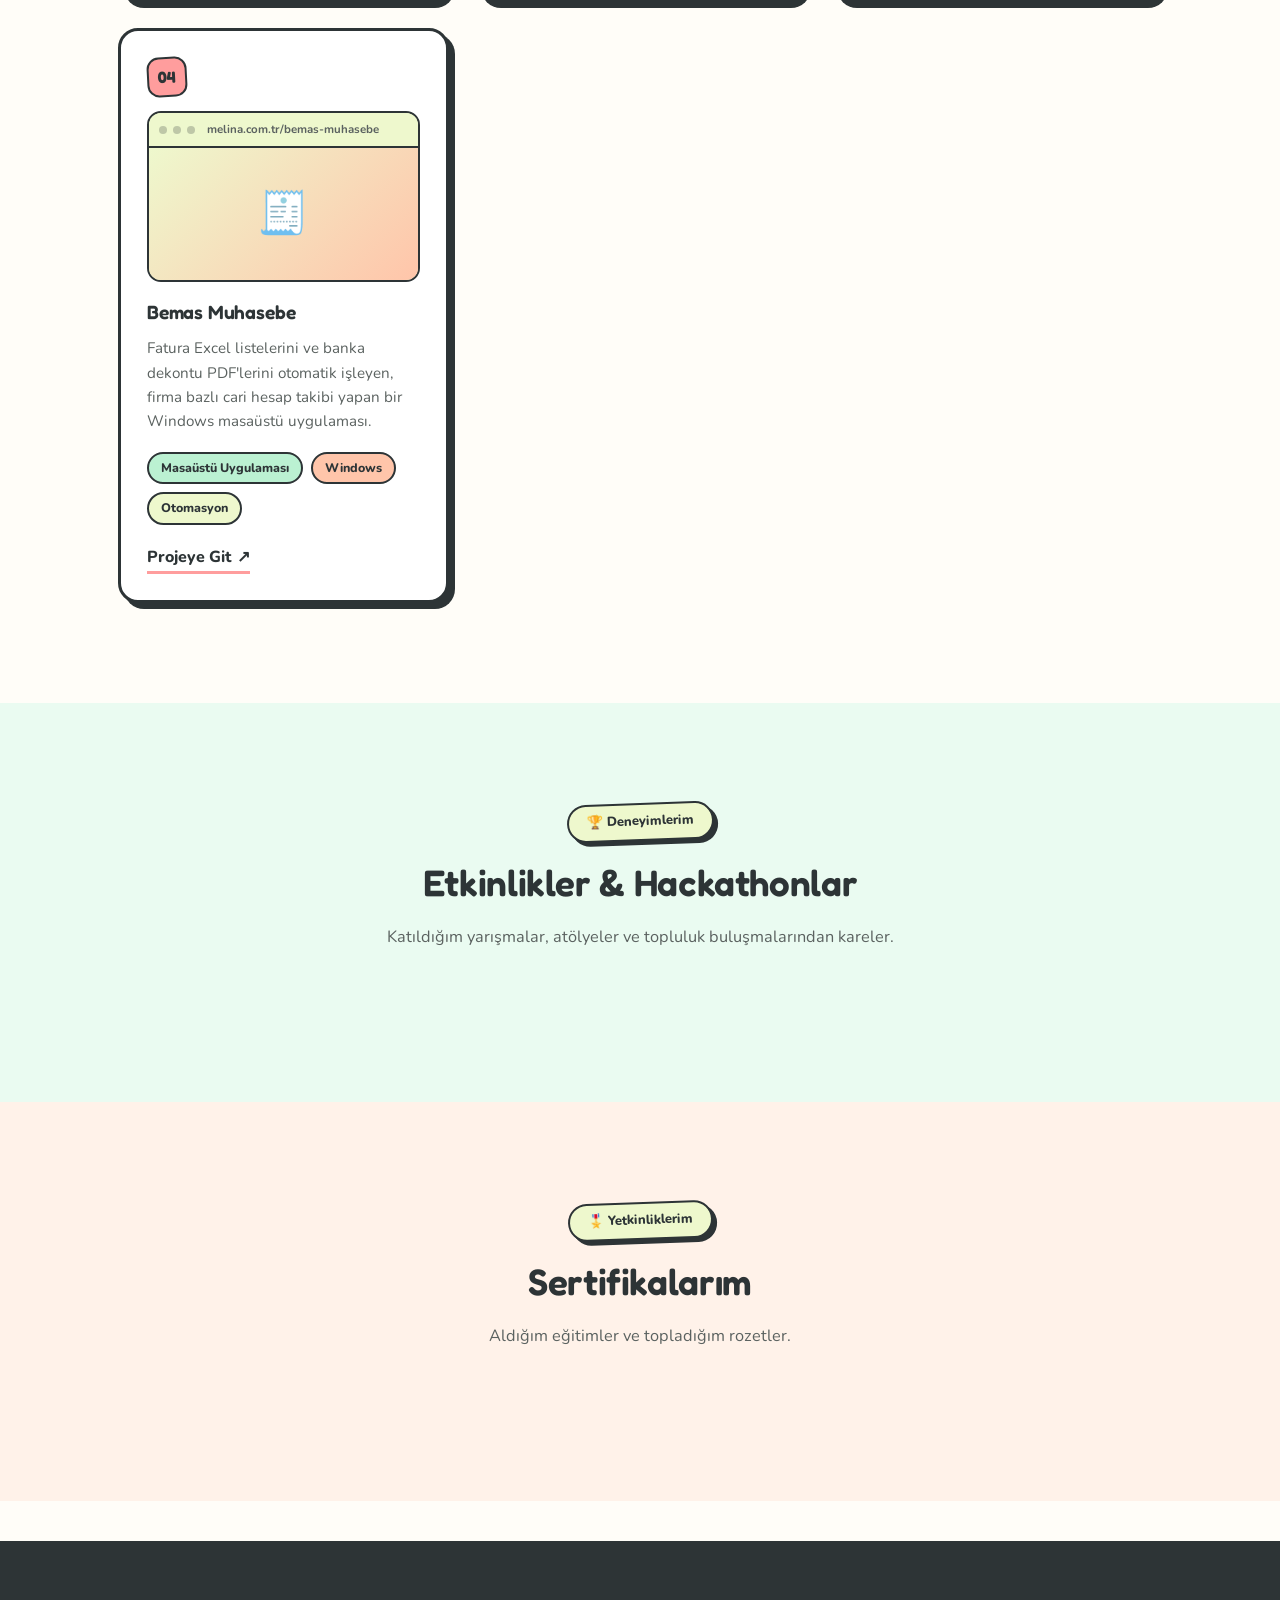
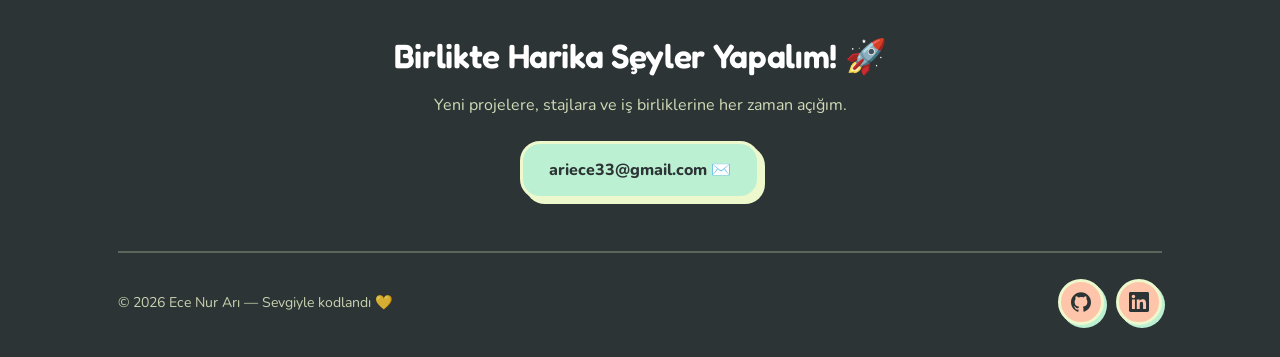
==== commit 78dd5d8a: "Add Bemas Muhasebe project card Windows desktop app for invoice/current-account tracking — automates" ====
--- a/index.html
+++ b/index.html
@@ -224,6 +224,7 @@
   .mockup-flyingbirds { background: linear-gradient(135deg, var(--mint), var(--cream)); }
   .mockup-otoelektrik { background: linear-gradient(135deg, var(--peach), var(--coral)); }
   .mockup-treyler { background: linear-gradient(135deg, var(--coral), var(--peach)); }
+  .mockup-bemasmuhasebe { background: linear-gradient(135deg, var(--cream), var(--peach)); }
 
   .project-mockup.is-loaded .mockup-skeleton { display: none; }
   .project-mockup.is-loaded .mockup-shot { opacity: 1; }
@@ -428,6 +429,21 @@
           <ul class="tags"><li>Kurumsal Web Sitesi</li><li>Üretim</li><li>Responsive</li></ul>
           <a href="https://www.bemastreyler.com.tr/" target="_blank" rel="noopener noreferrer" class="link-arrow">Projeye Git <span>↗</span></a>
         </article>
+        <article class="card project-card reveal">
+          <span class="card-num">04</span>
+          <div class="project-mockup">
+            <div class="mockup-skeleton" aria-hidden="true"></div>
+            <img class="mockup-shot" src="https://api.microlink.io/?url=https%3A%2F%2Fmelina.com.tr%2Fbemas-muhasebe%2F&screenshot=true&meta=false&embed=screenshot.url" alt="Bemas Muhasebe indirme sayfasının önizleme görüntüsü" width="1280" height="800" loading="lazy" decoding="async">
+            <div class="mockup-fallback" aria-hidden="true">
+              <div class="mockup-bar"><span></span><span></span><span></span><span class="mockup-url">melina.com.tr/bemas-muhasebe</span></div>
+              <div class="mockup-body mockup-bemasmuhasebe">🧾</div>
+            </div>
+          </div>
+          <h3>Bemas Muhasebe</h3>
+          <p>Fatura Excel listelerini ve banka dekontu PDF'lerini otomatik işleyen, firma bazlı cari hesap takibi yapan bir Windows masaüstü uygulaması.</p>
+          <ul class="tags"><li>Masaüstü Uygulaması</li><li>Windows</li><li>Otomasyon</li></ul>
+          <a href="https://melina.com.tr/bemas-muhasebe/" target="_blank" rel="noopener noreferrer" class="link-arrow">Projeye Git <span>↗</span></a>
+        </article>
       </div>
     </div>
   </section>
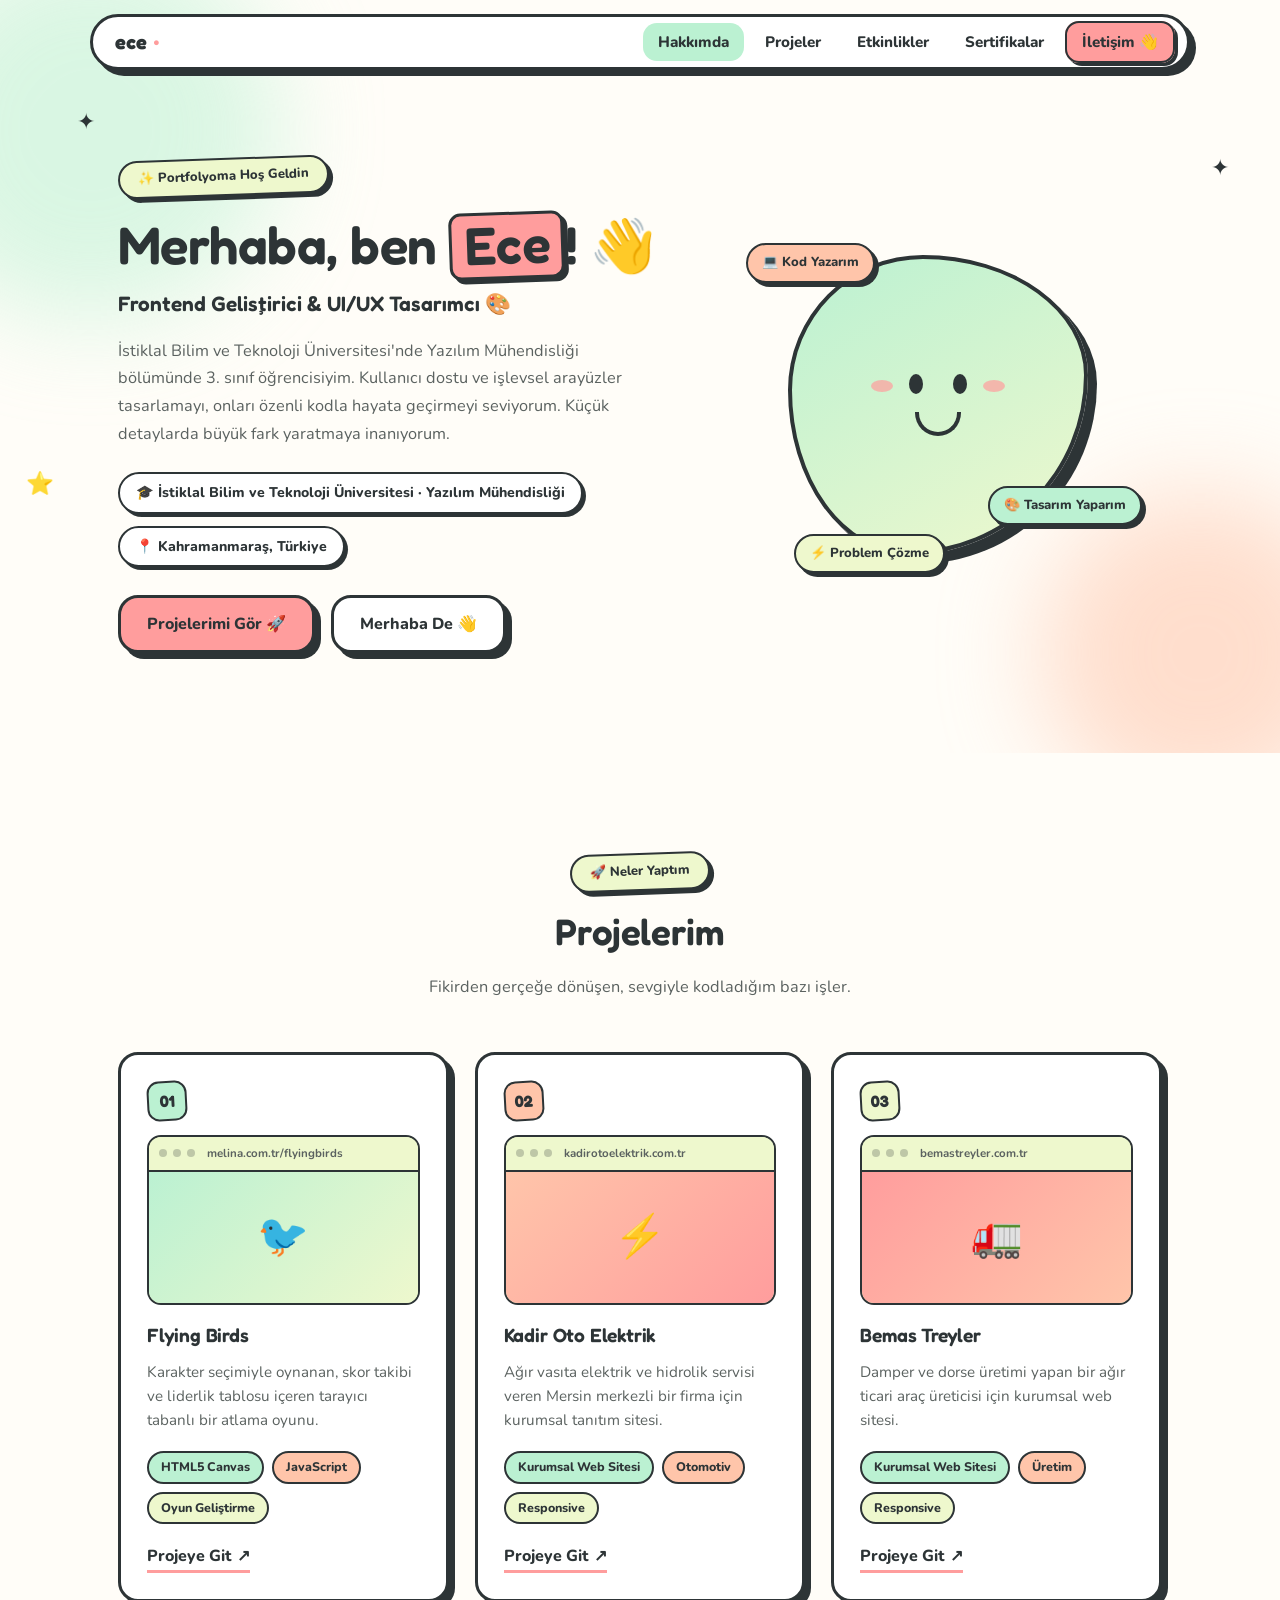
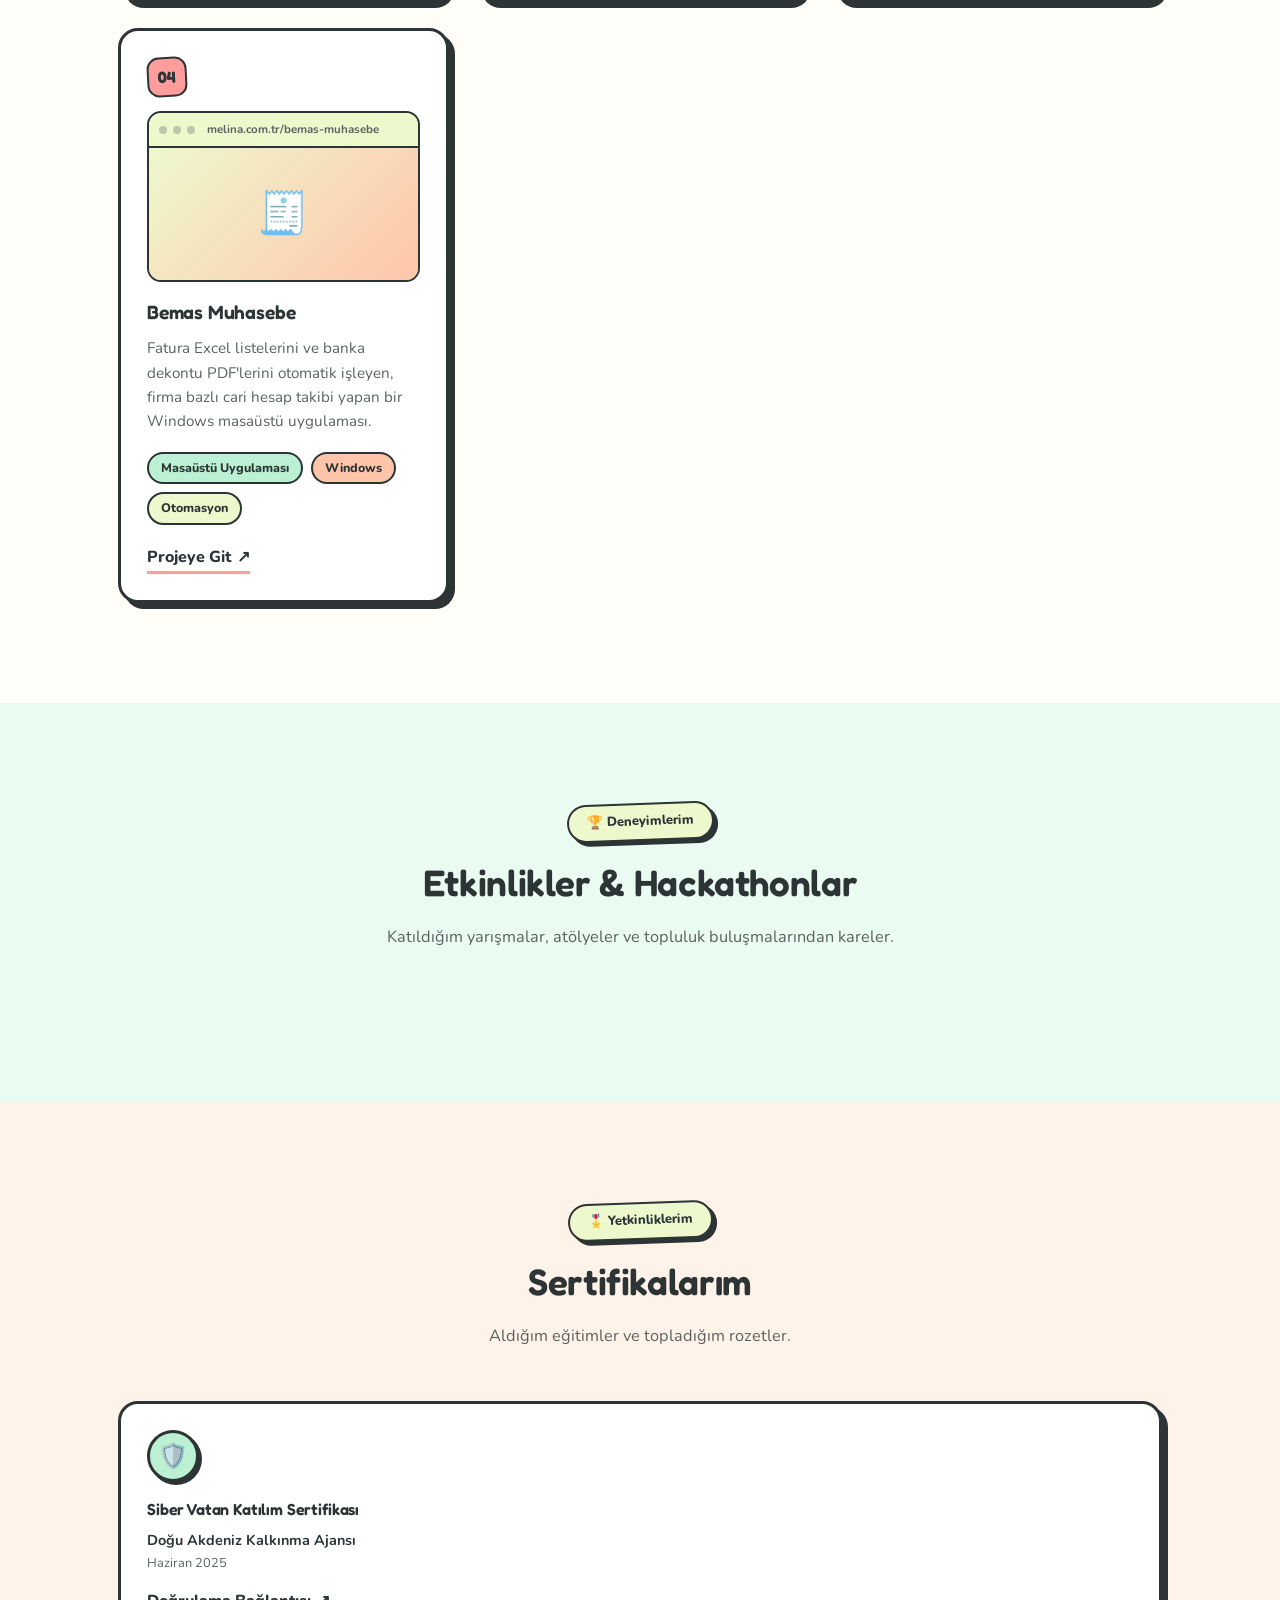
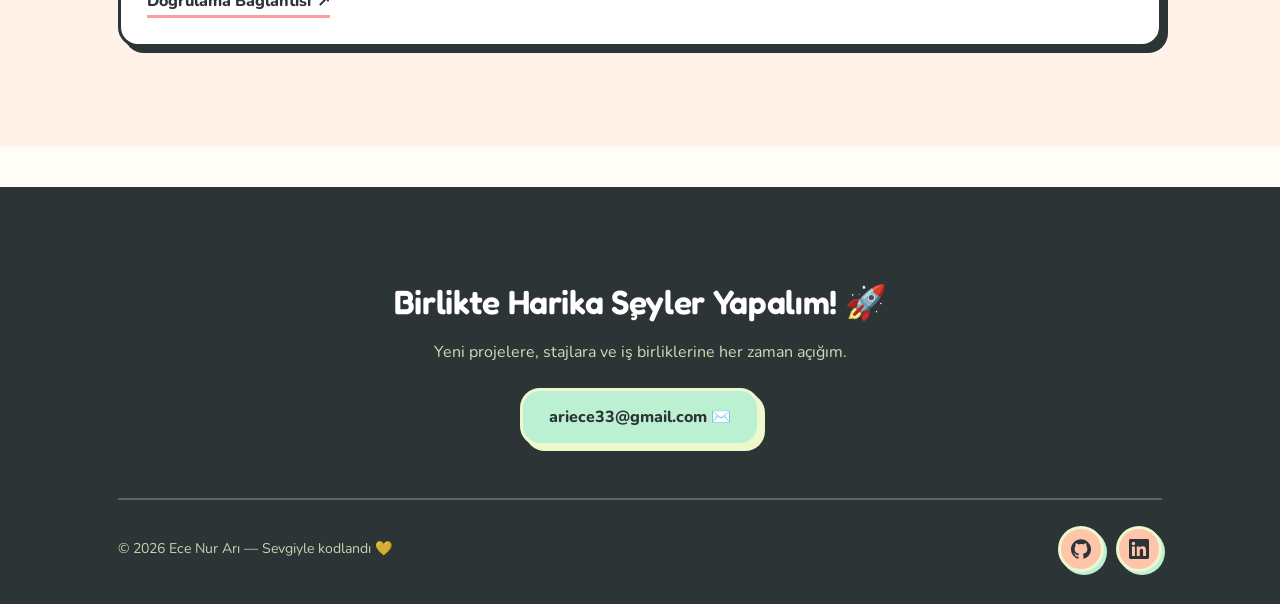
==== commit c1b81c27: "Add Siber Vatan cybersecurity certificate Türkiye Siber Vatan Programı 2025 — participation certific" ====
--- a/index.html
+++ b/index.html
@@ -466,7 +466,15 @@
         <h2>Sertifikalarım</h2>
         <p>Aldığım eğitimler ve topladığım rozetler.</p>
       </div>
-      <div class="certs-grid"></div>
+      <div class="certs-grid">
+        <article class="card cert-card reveal">
+          <div class="cert-badge" aria-hidden="true">🛡️</div>
+          <h3>Siber Vatan Katılım Sertifikası</h3>
+          <p class="cert-issuer">Doğu Akdeniz Kalkınma Ajansı</p>
+          <p class="cert-date">Haziran 2025</p>
+          <a href="https://drdogrulama.sanayi.gov.tr/tr/verify/15531206708032/" target="_blank" rel="noopener noreferrer" class="link-arrow">Doğrulama Bağlantısı <span>↗</span></a>
+        </article>
+      </div>
     </div>
   </section>
 </main>
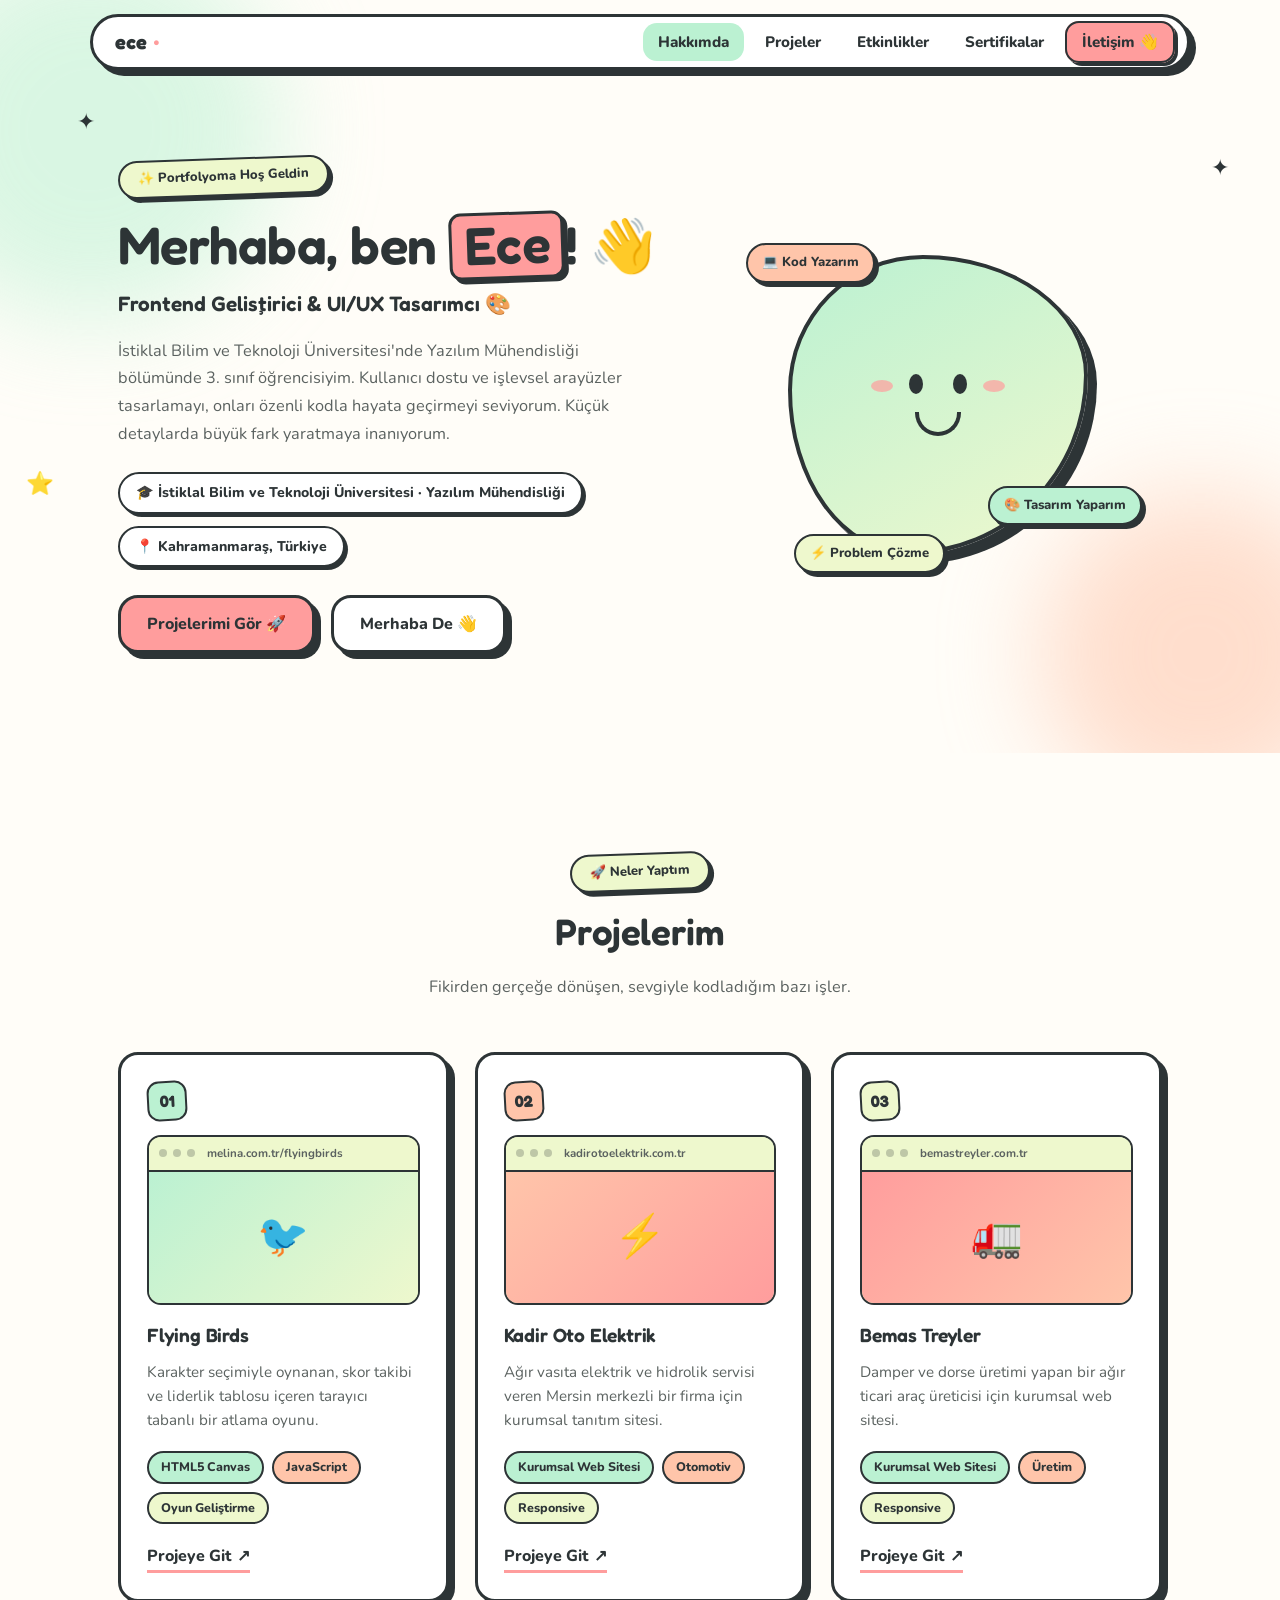
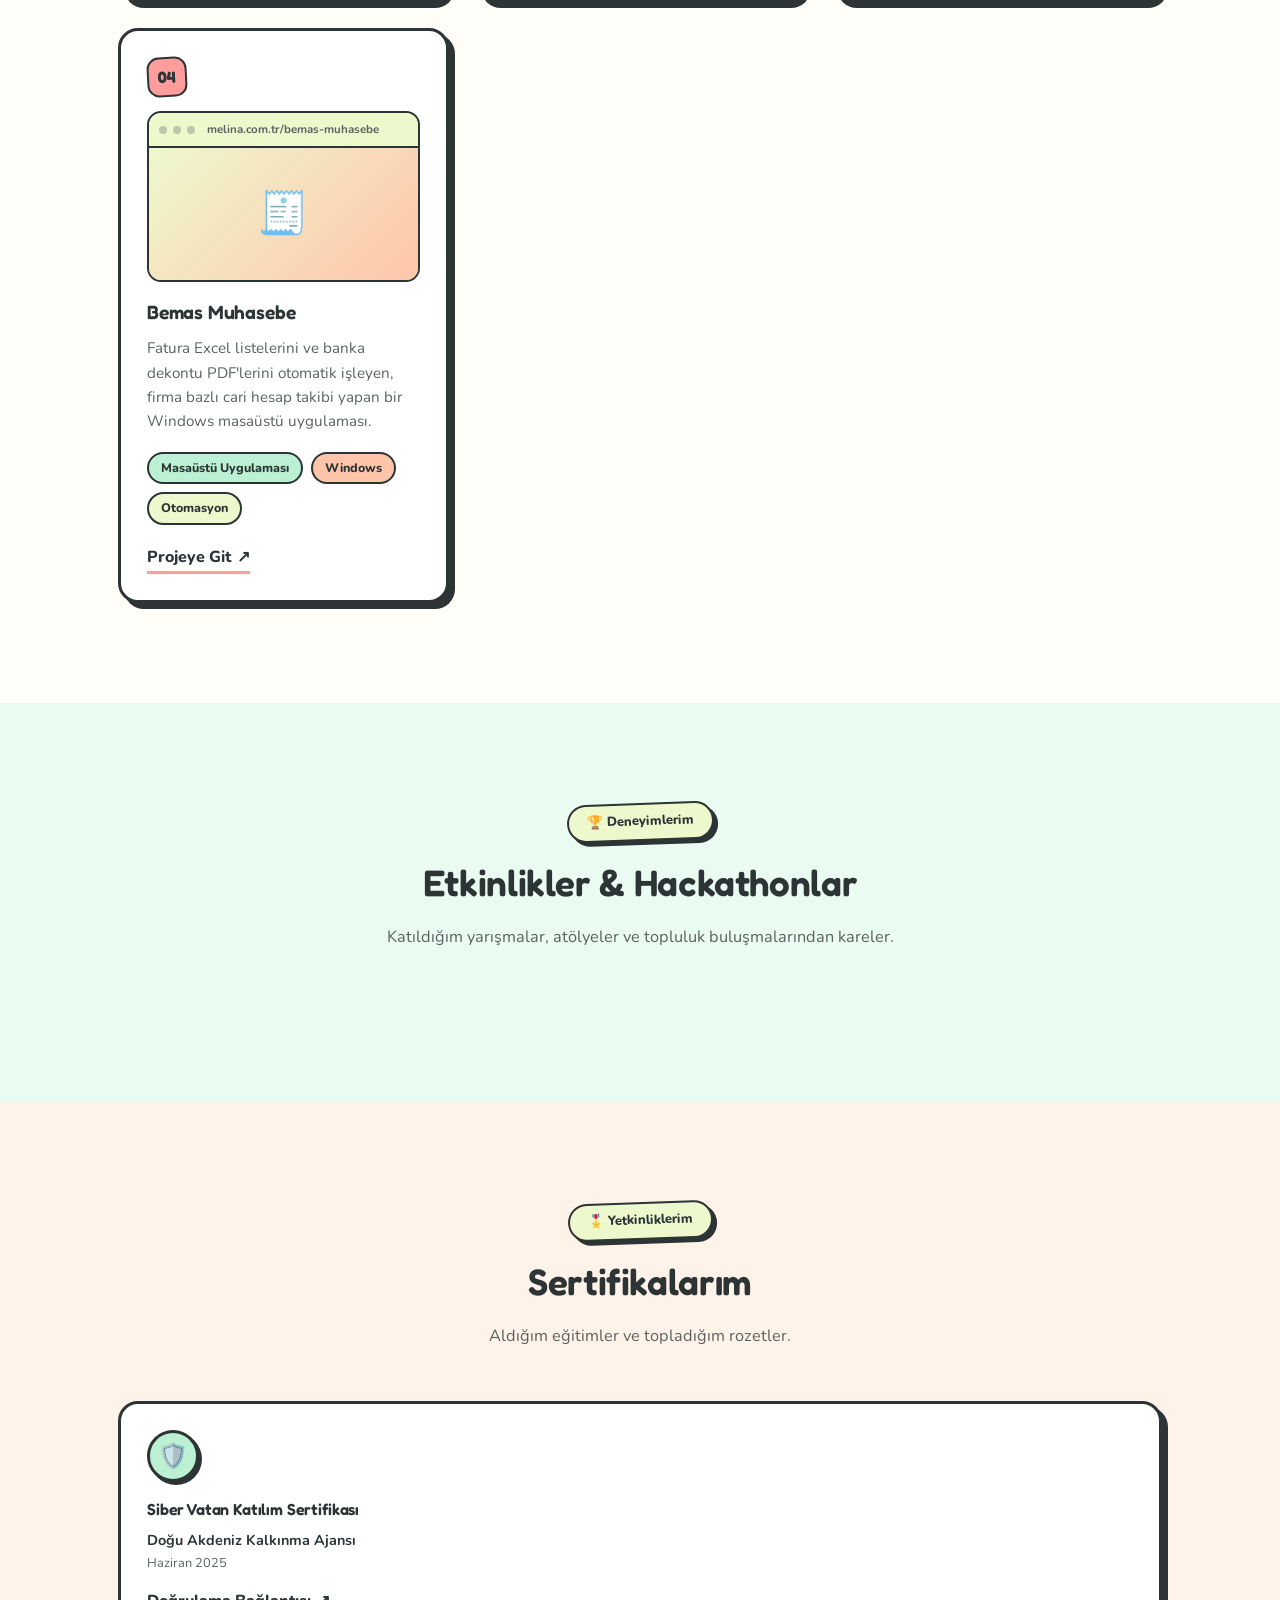
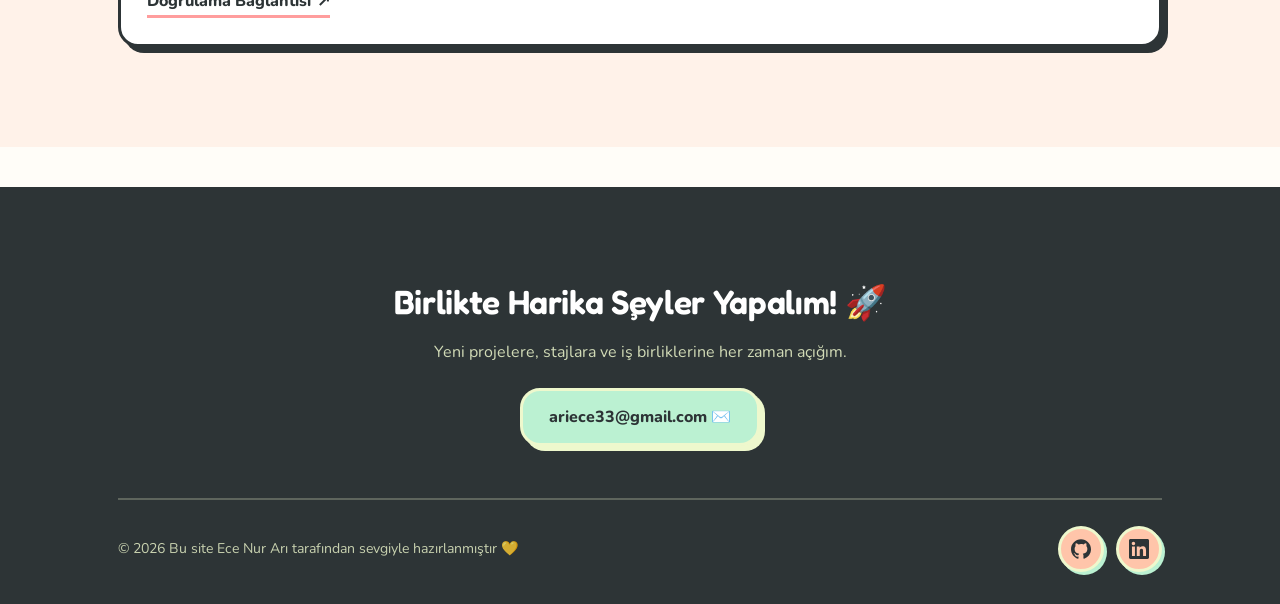
==== commit 4913fae9: "Add 'prepared by Ece Nur Arı' attribution to footer Co-Authored-By: Claude Sonnet 5 <noreply@anthrop" ====
--- a/index.html
+++ b/index.html
@@ -487,7 +487,7 @@
       <a href="mailto:ariece33@gmail.com" class="btn btn-mint">ariece33@gmail.com ✉️</a>
     </div>
     <div class="footer-bottom">
-      <p>© <span id="year"></span> Ece Nur Arı — Sevgiyle kodlandı 💛</p>
+      <p>© <span id="year"></span> Bu site Ece Nur Arı tarafından sevgiyle hazırlanmıştır 💛</p>
       <div class="social-links">
         <a href="https://github.com/ece00nur" target="_blank" rel="noopener noreferrer" aria-label="GitHub profili">
           <svg viewBox="0 0 24 24" fill="currentColor" aria-hidden="true"><path d="M12 .297c-6.63 0-12 5.373-12 12 0 5.303 3.438 9.8 8.205 11.385.6.113.82-.258.82-.577 0-.285-.01-1.04-.015-2.04-3.338.724-4.042-1.61-4.042-1.61-.546-1.387-1.333-1.756-1.333-1.756-1.089-.744.084-.729.084-.729 1.205.084 1.838 1.236 1.838 1.236 1.07 1.835 2.809 1.305 3.495.998.108-.776.417-1.305.76-1.605-2.665-.3-5.466-1.332-5.466-5.93 0-1.31.465-2.38 1.235-3.22-.135-.303-.54-1.523.105-3.176 0 0 1.005-.322 3.3 1.23a11.5 11.5 0 0 1 3-.405c1.02.005 2.045.138 3 .405 2.28-1.552 3.285-1.23 3.285-1.23.645 1.653.24 2.873.12 3.176.765.84 1.23 1.91 1.23 3.22 0 4.61-2.805 5.625-5.475 5.92.42.36.81 1.096.81 2.22 0 1.606-.015 2.896-.015 3.286 0 .315.21.69.825.57C20.565 22.092 24 17.592 24 12.297c0-6.627-5.373-12-12-12"></path></svg>
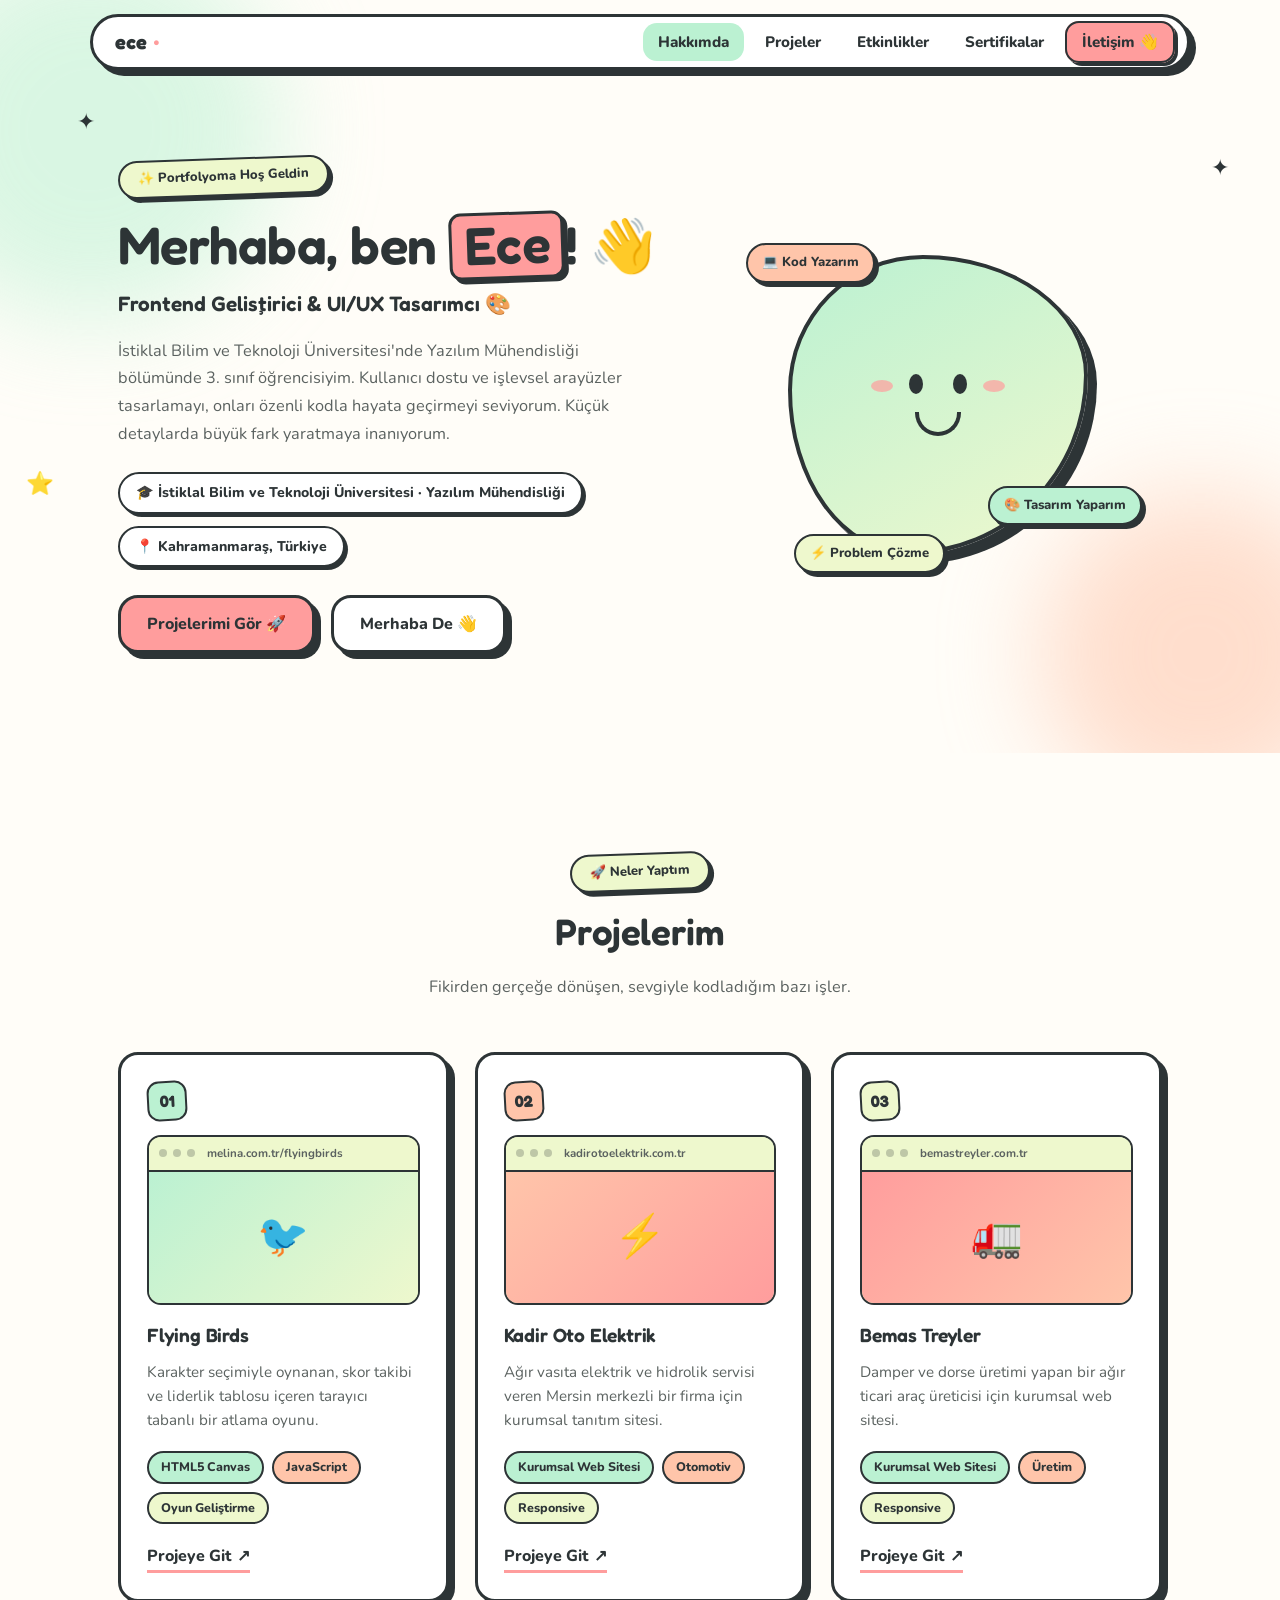
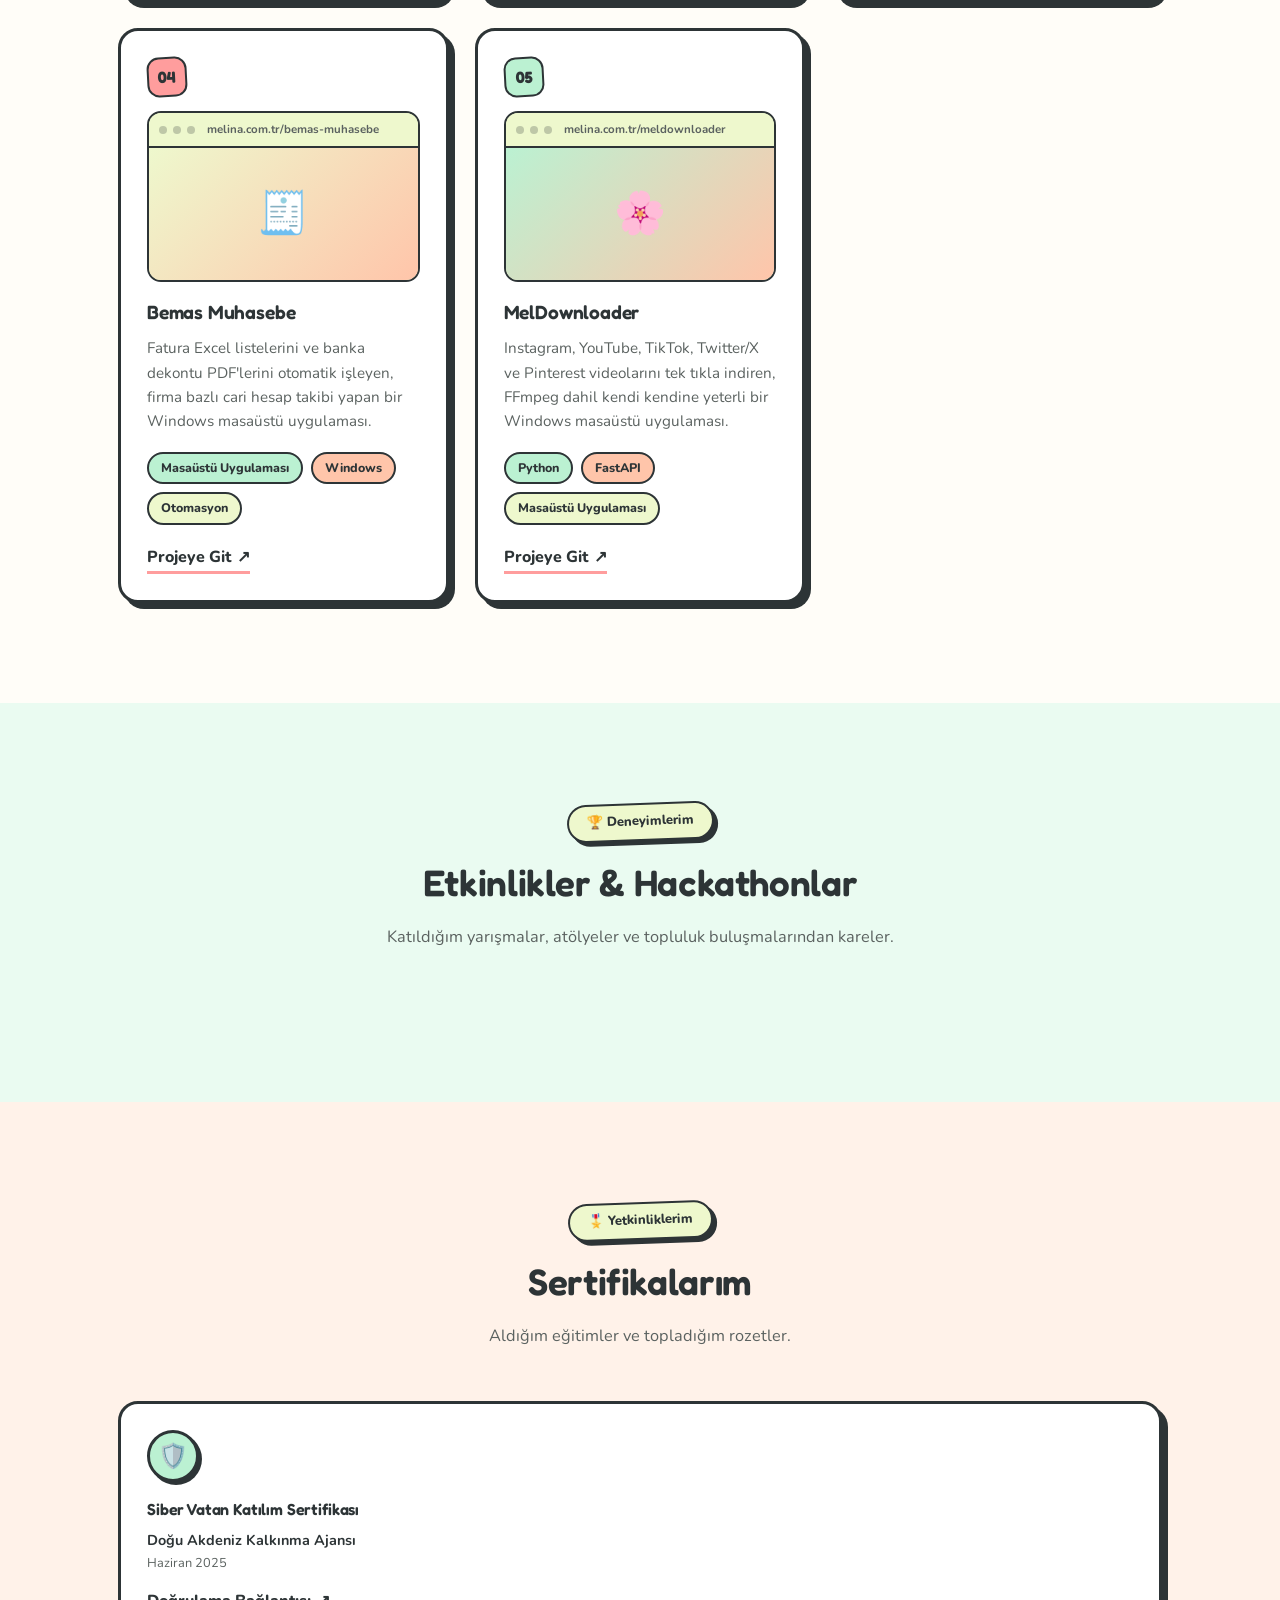
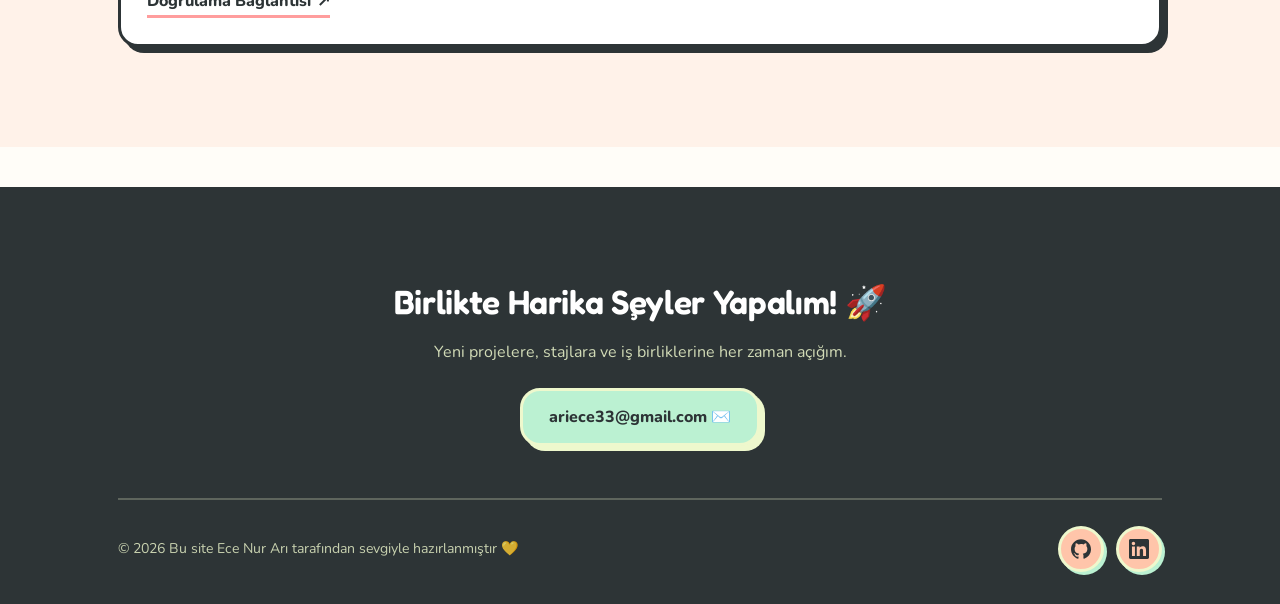
==== commit 69b60ac9: "Add MelDownloader project card Windows desktop app for downloading video from Instagram, YouTube, Ti" ====
--- a/index.html
+++ b/index.html
@@ -225,6 +225,7 @@
   .mockup-otoelektrik { background: linear-gradient(135deg, var(--peach), var(--coral)); }
   .mockup-treyler { background: linear-gradient(135deg, var(--coral), var(--peach)); }
   .mockup-bemasmuhasebe { background: linear-gradient(135deg, var(--cream), var(--peach)); }
+  .mockup-meldownloader { background: linear-gradient(135deg, var(--mint), var(--peach)); }
 
   .project-mockup.is-loaded .mockup-skeleton { display: none; }
   .project-mockup.is-loaded .mockup-shot { opacity: 1; }
@@ -444,6 +445,21 @@
           <ul class="tags"><li>Masaüstü Uygulaması</li><li>Windows</li><li>Otomasyon</li></ul>
           <a href="https://melina.com.tr/bemas-muhasebe/" target="_blank" rel="noopener noreferrer" class="link-arrow">Projeye Git <span>↗</span></a>
         </article>
+        <article class="card project-card reveal">
+          <span class="card-num">05</span>
+          <div class="project-mockup">
+            <div class="mockup-skeleton" aria-hidden="true"></div>
+            <img class="mockup-shot" src="https://api.microlink.io/?url=https%3A%2F%2Fmelina.com.tr%2Fmeldownloader%2F&screenshot=true&meta=false&embed=screenshot.url" alt="MelDownloader indirme sayfasının önizleme görüntüsü" width="1280" height="800" loading="lazy" decoding="async">
+            <div class="mockup-fallback" aria-hidden="true">
+              <div class="mockup-bar"><span></span><span></span><span></span><span class="mockup-url">melina.com.tr/meldownloader</span></div>
+              <div class="mockup-body mockup-meldownloader">🌸</div>
+            </div>
+          </div>
+          <h3>MelDownloader</h3>
+          <p>Instagram, YouTube, TikTok, Twitter/X ve Pinterest videolarını tek tıkla indiren, FFmpeg dahil kendi kendine yeterli bir Windows masaüstü uygulaması.</p>
+          <ul class="tags"><li>Python</li><li>FastAPI</li><li>Masaüstü Uygulaması</li></ul>
+          <a href="https://melina.com.tr/meldownloader/" target="_blank" rel="noopener noreferrer" class="link-arrow">Projeye Git <span>↗</span></a>
+        </article>
       </div>
     </div>
   </section>
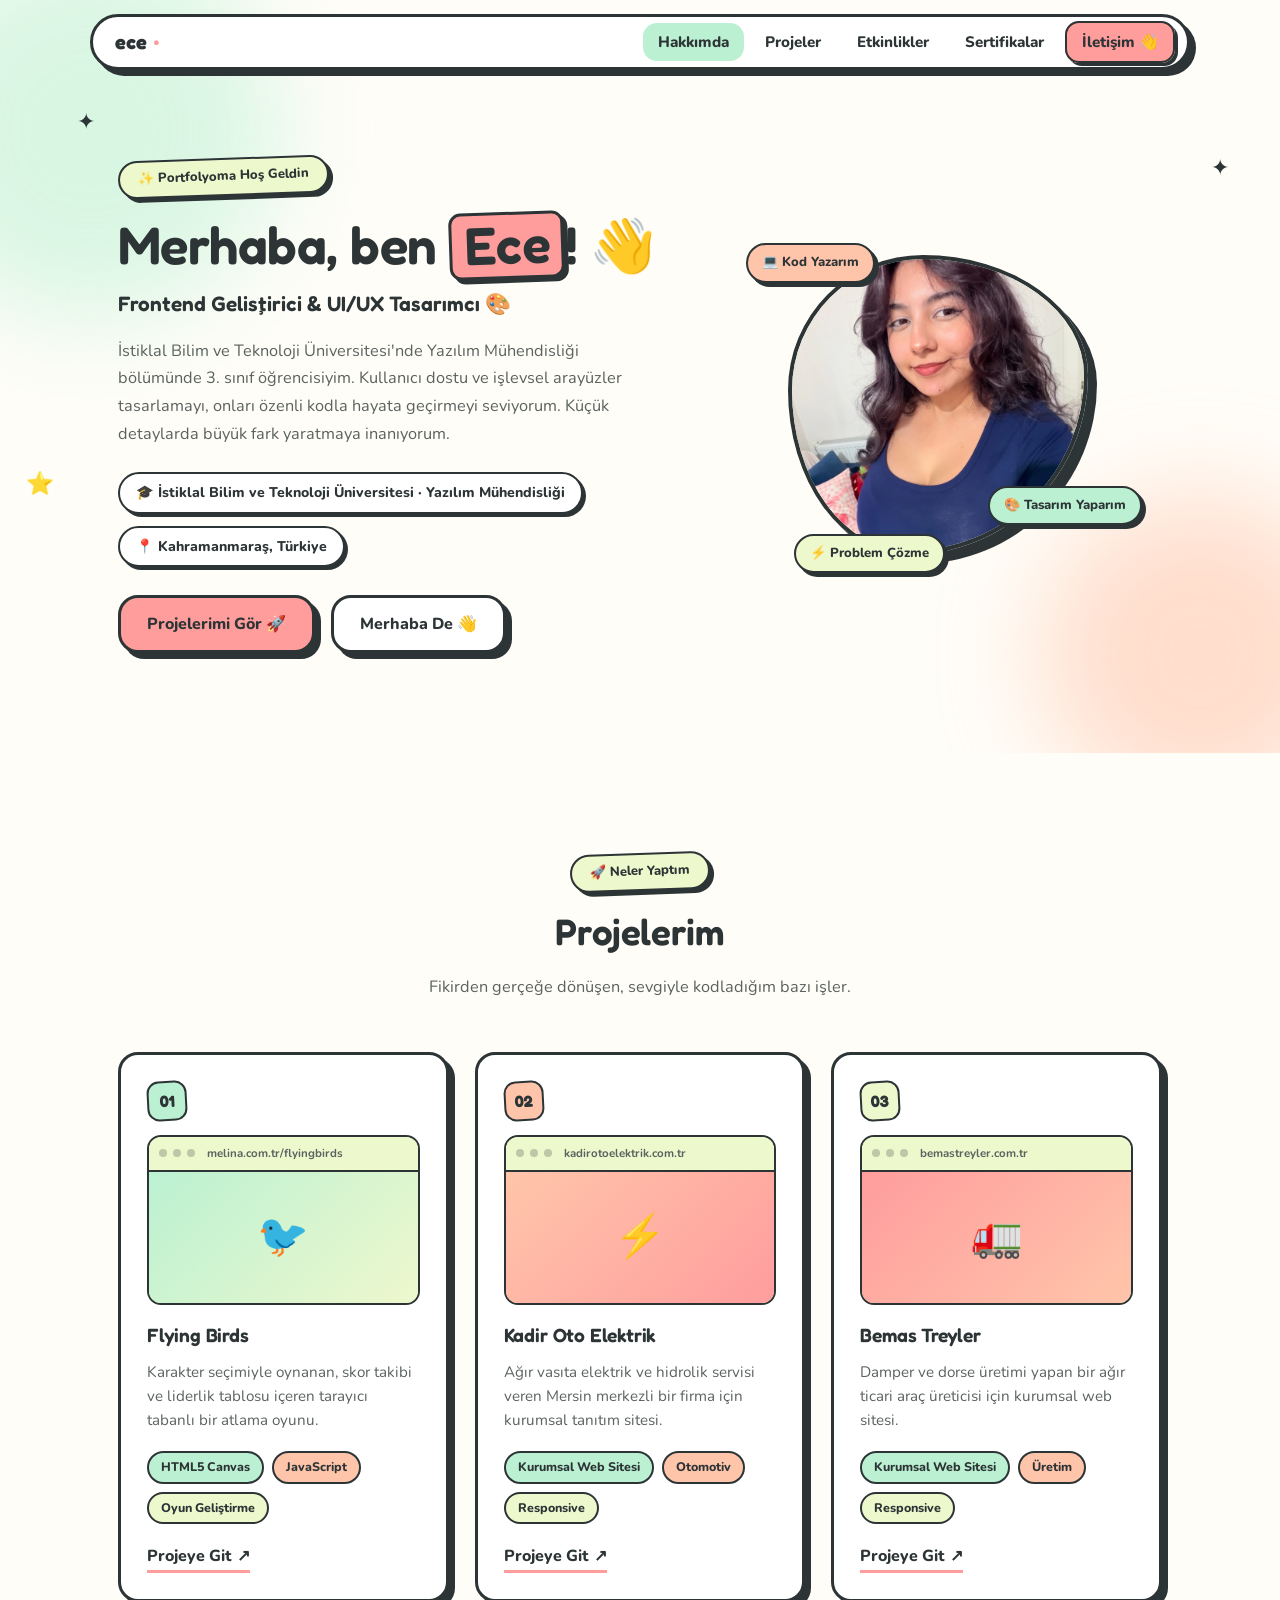
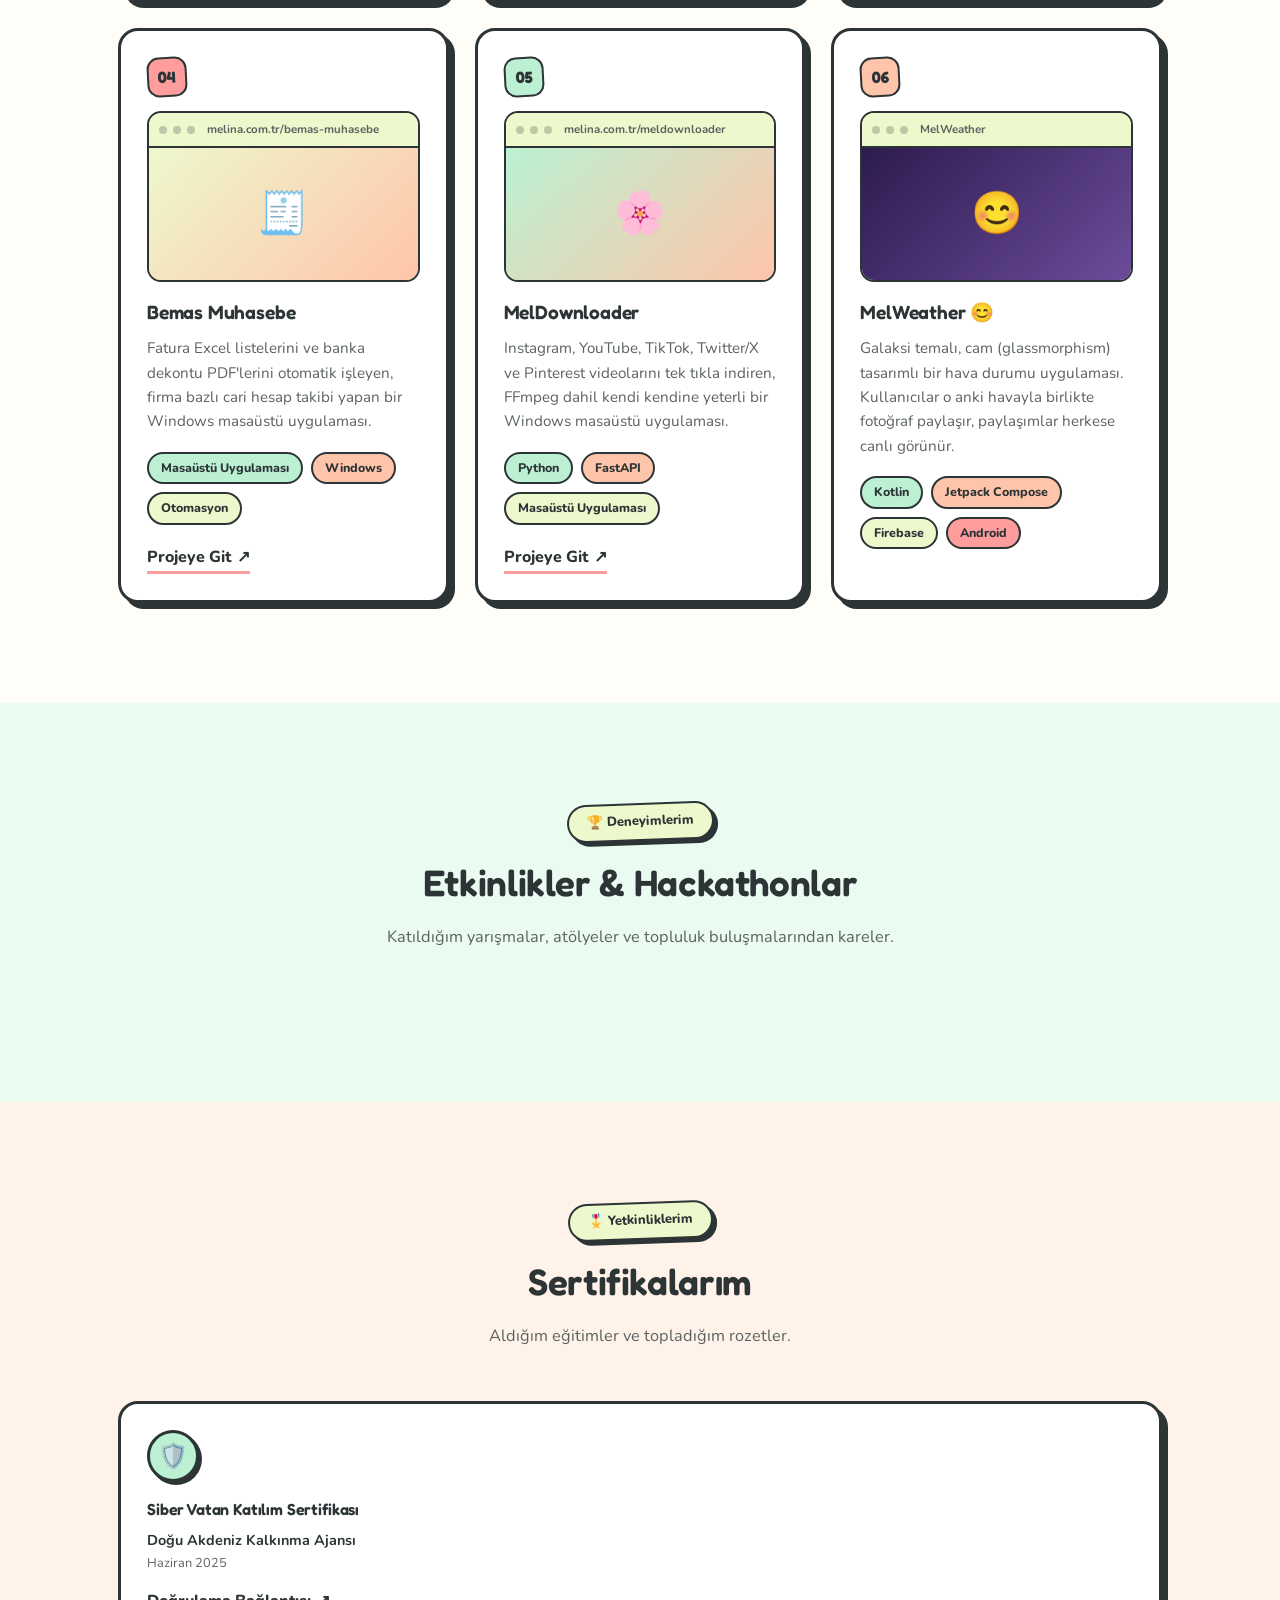
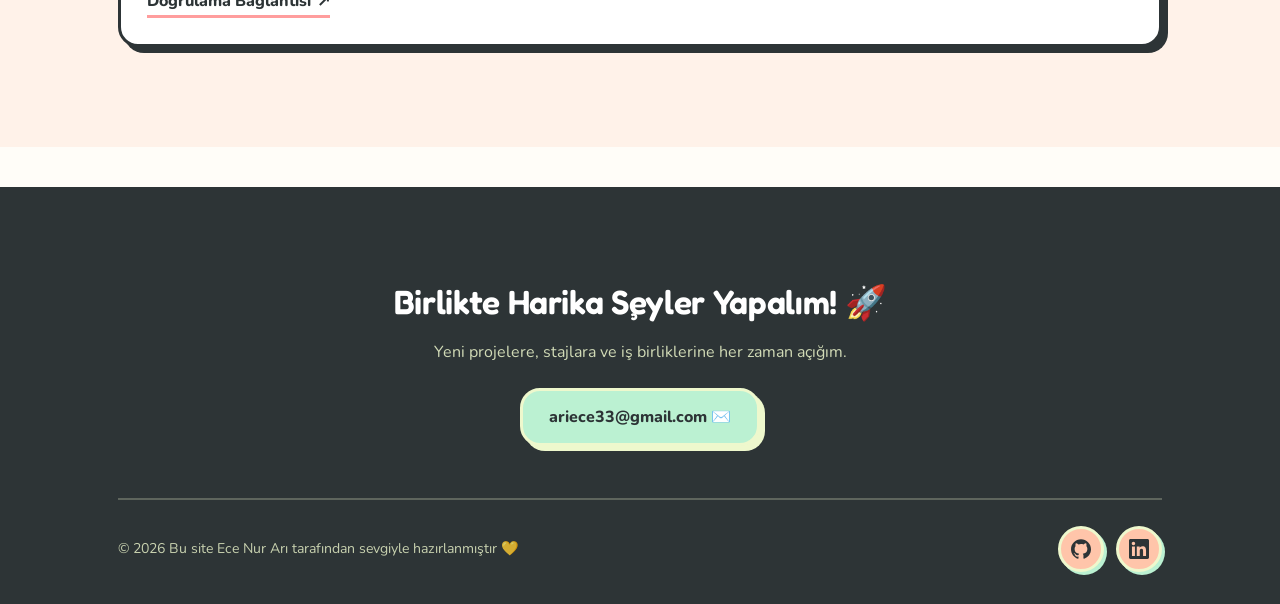
==== commit bed14862: "MelWeather projesini ve profil fotoğrafını ekle" ====
--- a/index.html
+++ b/index.html
@@ -9,7 +9,29 @@
 <meta property="og:type" content="website">
 <meta property="og:title" content="Ece Nur Arı | Frontend Geliştirici & UI/UX Tasarımcı">
 <meta property="og:description" content="İstiklal Bilim ve Teknoloji Üniversitesi Yazılım Mühendisliği öğrencisi, frontend geliştirici ve UI/UX tasarımcısı Ece Nur Arı'nın kişisel portfolyosu.">
+<meta property="og:url" content="https://melina.com.tr/">
+<meta name="twitter:card" content="summary">
+<meta name="twitter:title" content="Ece Nur Arı | Frontend Geliştirici & UI/UX Tasarımcı">
+<meta name="twitter:description" content="İstiklal Bilim ve Teknoloji Üniversitesi Yazılım Mühendisliği öğrencisi, frontend geliştirici ve UI/UX tasarımcısı Ece Nur Arı'nın kişisel portfolyosu.">
+<link rel="canonical" href="https://melina.com.tr/">
 <meta name="theme-color" content="#FF9D9D">
+<script type="application/ld+json">
+{
+  "@context": "https://schema.org",
+  "@type": "Person",
+  "name": "Ece Nur Arı",
+  "url": "https://melina.com.tr/",
+  "jobTitle": "Frontend Geliştirici & UI/UX Tasarımcı",
+  "alumniOf": {
+    "@type": "CollegeOrUniversity",
+    "name": "İstiklal Bilim ve Teknoloji Üniversitesi"
+  },
+  "sameAs": [
+    "https://github.com/ece00nur",
+    "https://www.linkedin.com/in/ece-nur-ar%C4%B1-907638343/"
+  ]
+}
+</script>
 <link rel="icon" href="data:image/svg+xml,%3Csvg xmlns='http://www.w3.org/2000/svg' viewBox='0 0 100 100'%3E%3Crect width='100' height='100' rx='28' fill='%23FF9D9D'/%3E%3Ctext y='.72em' x='.5em' text-anchor='middle' font-size='56' font-family='Arial,sans-serif' font-weight='800' fill='%232D3436'%3EE%3C/text%3E%3C/svg%3E">
 <link rel="preconnect" href="https://fonts.googleapis.com">
 <link rel="preconnect" href="https://fonts.gstatic.com" crossorigin>
@@ -155,7 +177,7 @@
   .hero-visual { display: flex; align-items: center; justify-content: center; }
   .avatar-wrap { position: relative; width: min(300px, 76vw); aspect-ratio: 1; }
   .avatar-card {
-    position: relative; width: 100%; height: 100%; display: grid; place-items: center;
+    position: relative; width: 100%; height: 100%; display: grid; place-items: center; overflow: hidden;
     background: linear-gradient(150deg, var(--mint), var(--cream)); border: 4px solid var(--dark);
     border-radius: 45% 55% 60% 40% / 45% 40% 60% 55%; box-shadow: var(--shadow-lg);
     animation: blobMorph 9s ease-in-out infinite;
@@ -164,12 +186,7 @@
     0%, 100% { border-radius: 45% 55% 60% 40% / 45% 40% 60% 55%; }
     50% { border-radius: 58% 42% 46% 54% / 54% 58% 42% 46%; }
   }
-  .avatar-face { display: flex; flex-direction: column; align-items: center; gap: 20px; }
-  .avatar-eyes { display: flex; gap: 30px; }
-  .avatar-eyes span { width: 14px; height: 20px; background: var(--dark); border-radius: 50%; }
-  .avatar-cheeks { display: flex; gap: 90px; margin-top: -34px; }
-  .avatar-cheeks span { width: 22px; height: 12px; background: var(--coral); border-radius: 50%; opacity: .7; }
-  .avatar-smile { width: 46px; height: 24px; border: 4px solid var(--dark); border-top: none; border-radius: 0 0 46px 46px; }
+  .avatar-photo { position: absolute; inset: 0; width: 100%; height: 100%; object-fit: cover; }
   .sticker {
     position: absolute; background: var(--white); border: 2.5px solid var(--dark); border-radius: 999px;
     padding: 8px 14px; font-family: var(--font-body); font-weight: 800; font-size: .82rem; box-shadow: var(--shadow-sm);
@@ -226,6 +243,7 @@
   .mockup-treyler { background: linear-gradient(135deg, var(--coral), var(--peach)); }
   .mockup-bemasmuhasebe { background: linear-gradient(135deg, var(--cream), var(--peach)); }
   .mockup-meldownloader { background: linear-gradient(135deg, var(--mint), var(--peach)); }
+  .mockup-melweather { background: linear-gradient(135deg, #2D1B4E, #6B4C9A); }
 
   .project-mockup.is-loaded .mockup-skeleton { display: none; }
   .project-mockup.is-loaded .mockup-shot { opacity: 1; }
@@ -363,11 +381,7 @@
       <div class="hero-visual reveal">
         <div class="avatar-wrap">
           <div class="avatar-card">
-            <div class="avatar-face" aria-hidden="true">
-              <div class="avatar-eyes"><span></span><span></span></div>
-              <div class="avatar-cheeks"><span></span><span></span></div>
-              <div class="avatar-smile"></div>
-            </div>
+            <img class="avatar-photo" src="assets/ece-profil.webp" alt="Ece Nur Arı" width="300" height="300" loading="eager" decoding="async">
           </div>
           <span class="sticker sticker-1" aria-hidden="true">💻 Kod Yazarım</span>
           <span class="sticker sticker-2" aria-hidden="true">🎨 Tasarım Yaparım</span>
@@ -460,6 +474,18 @@
           <ul class="tags"><li>Python</li><li>FastAPI</li><li>Masaüstü Uygulaması</li></ul>
           <a href="https://melina.com.tr/meldownloader/" target="_blank" rel="noopener noreferrer" class="link-arrow">Projeye Git <span>↗</span></a>
         </article>
+        <article class="card project-card reveal">
+          <span class="card-num">06</span>
+          <div class="project-mockup is-failed">
+            <div class="mockup-fallback" aria-hidden="true">
+              <div class="mockup-bar"><span></span><span></span><span></span><span class="mockup-url">MelWeather</span></div>
+              <div class="mockup-body mockup-melweather">😊</div>
+            </div>
+          </div>
+          <h3>MelWeather 😊</h3>
+          <p>Galaksi temalı, cam (glassmorphism) tasarımlı bir hava durumu uygulaması. Kullanıcılar o anki havayla birlikte fotoğraf paylaşır, paylaşımlar herkese canlı görünür.</p>
+          <ul class="tags"><li>Kotlin</li><li>Jetpack Compose</li><li>Firebase</li><li>Android</li></ul>
+        </article>
       </div>
     </div>
   </section>
